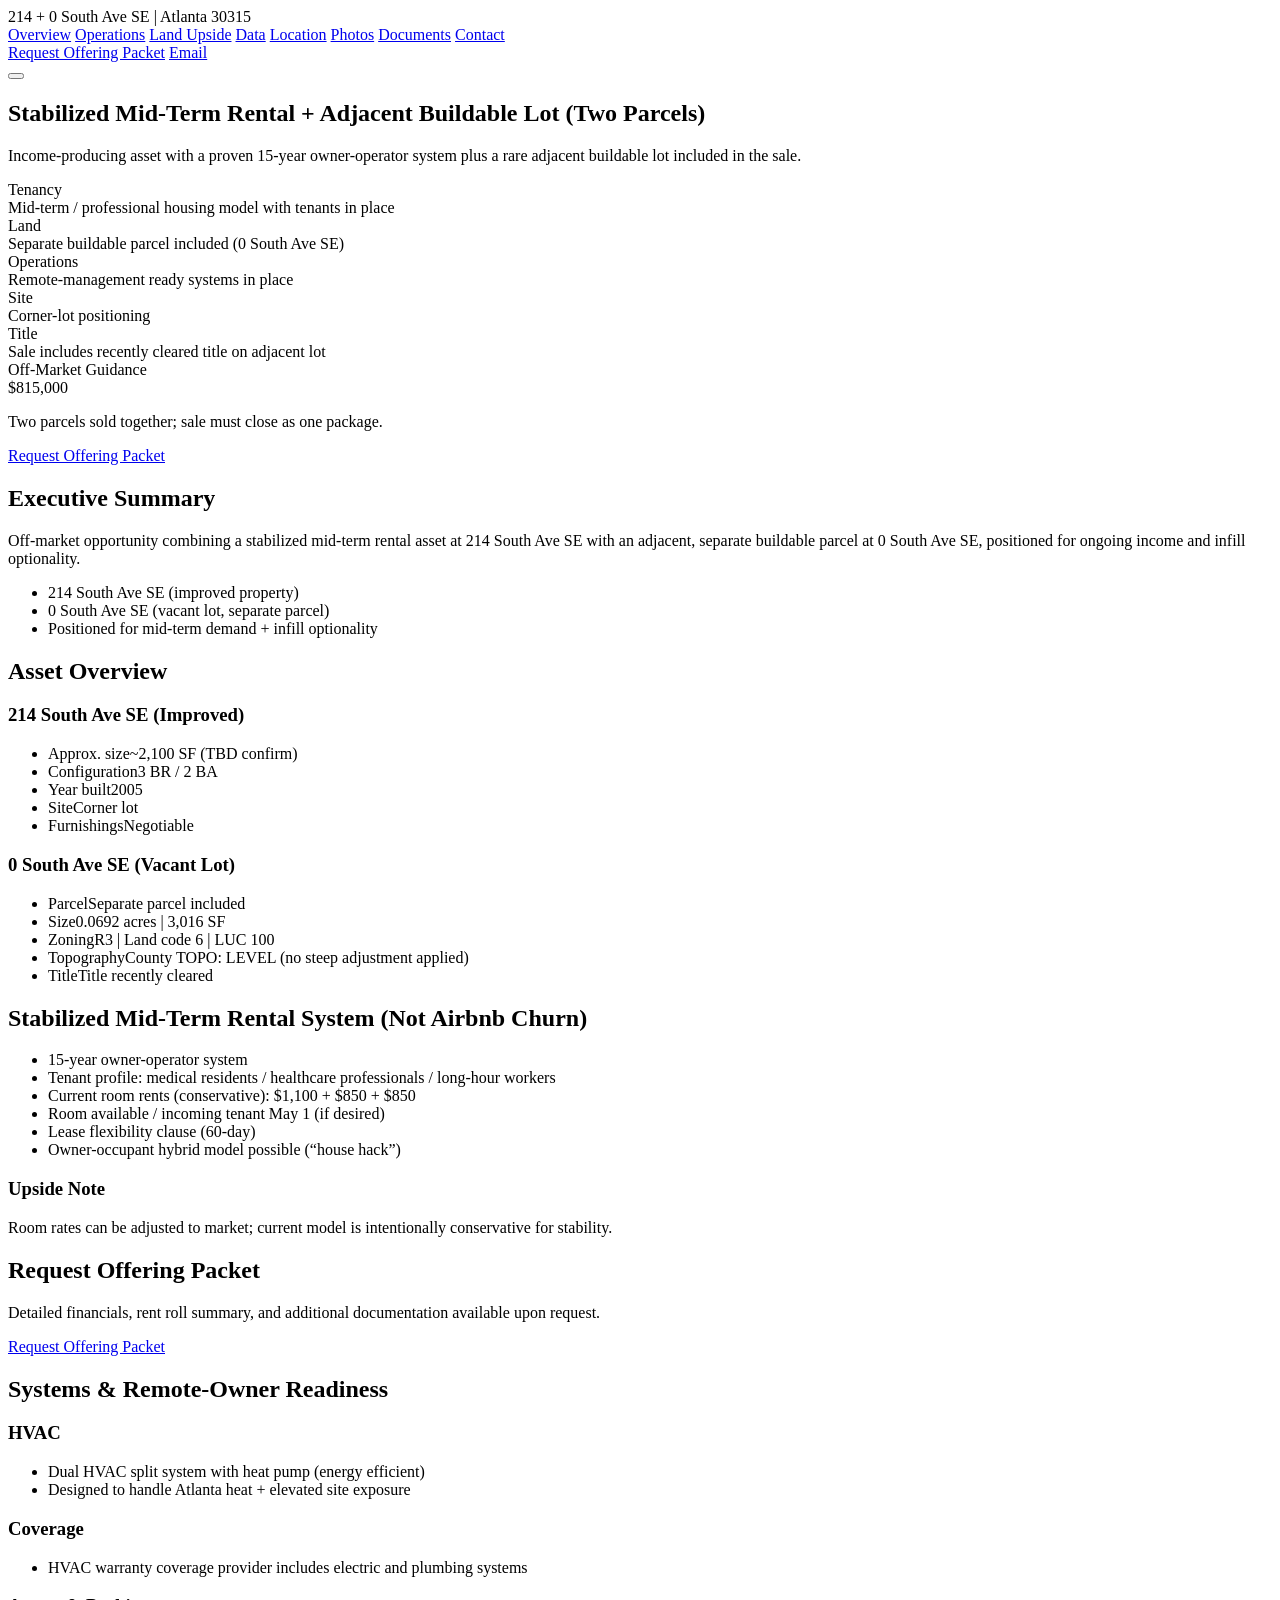
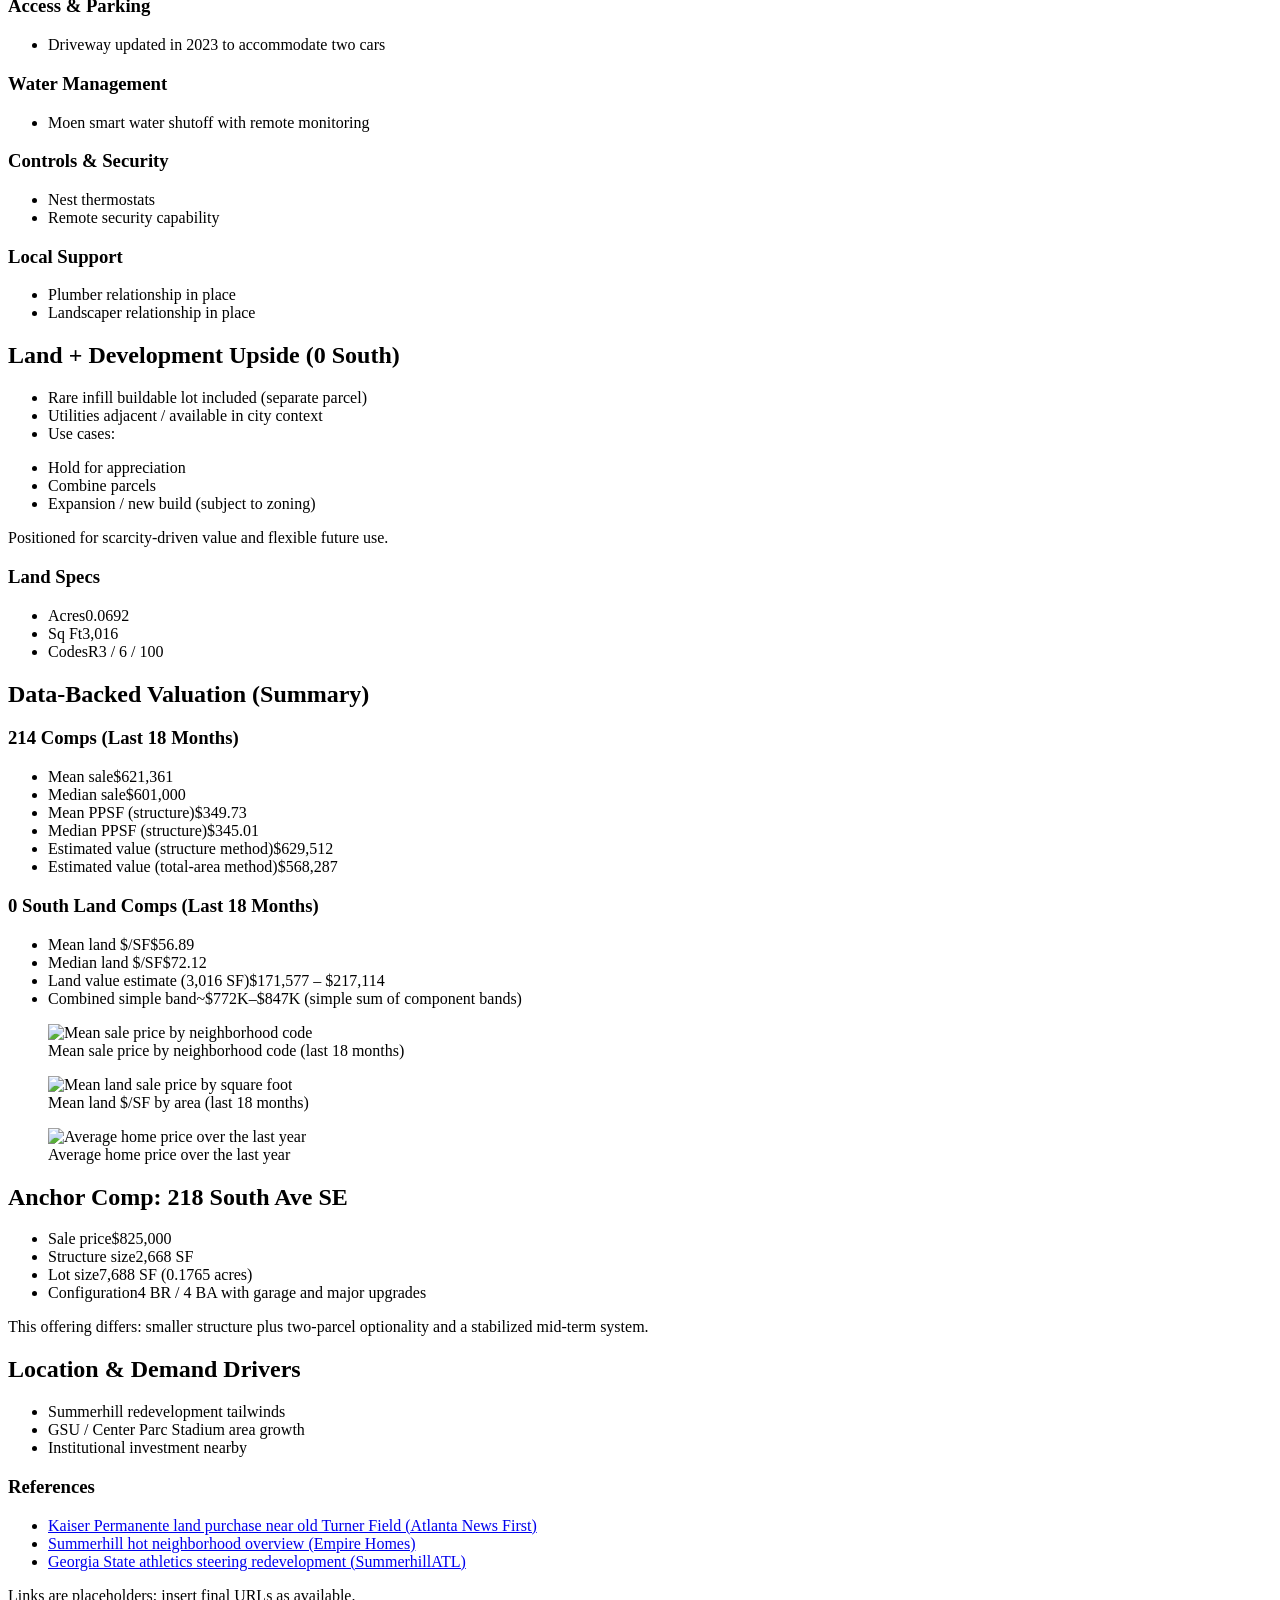
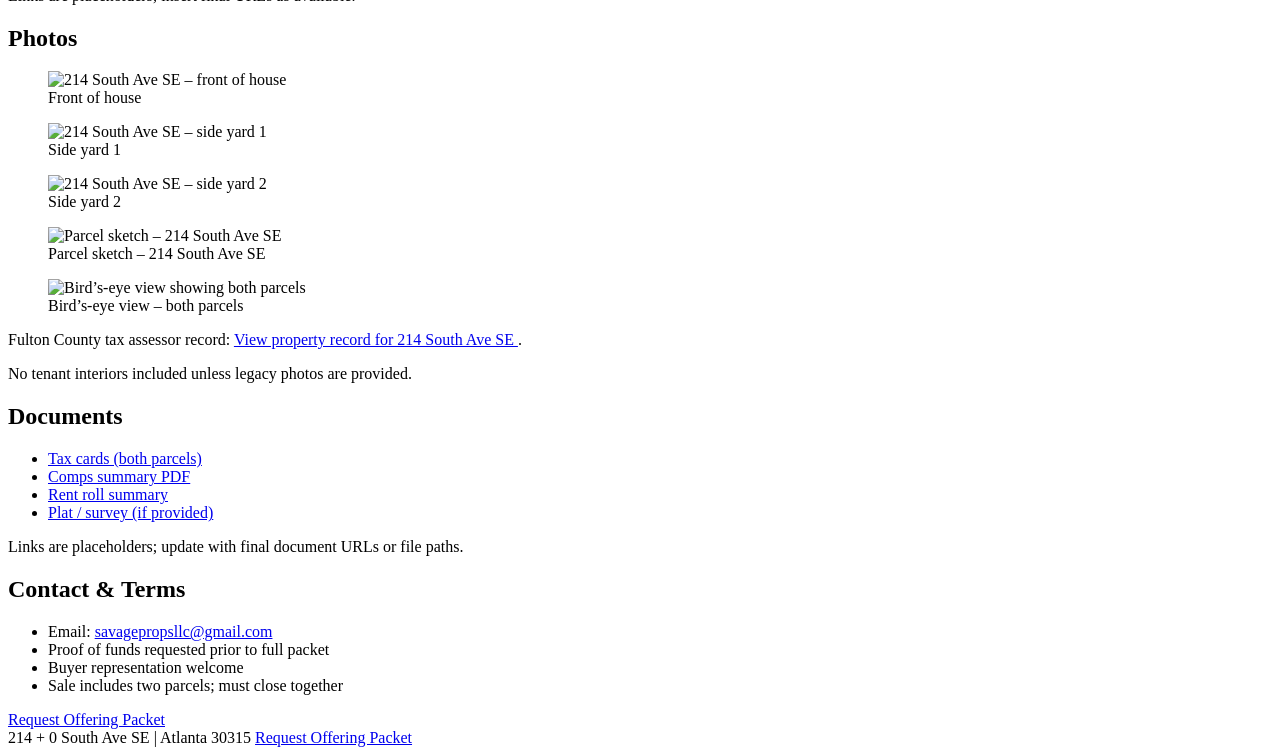
==== photos/index.html @ c709aa5f "add property photos and valuation graphics" ====
<!DOCTYPE html>
<html lang="en">
<head>
  <meta charset="UTF-8" />
  <meta name="viewport" content="width=device-width, initial-scale=1" />
  <title>214 + 0 South Ave SE | Offering Summary</title>
  <link rel="stylesheet" href="styles.css" />
</head>
<body>
  <!-- Sticky Header -->
  <header class="site-header">
    <div class="header-inner">
      <div class="header-left">
        <span class="header-address">214 + 0 South Ave SE | Atlanta 30315</span>
      </div>
      <nav class="header-nav">
        <a href="#overview">Overview</a>
        <a href="#operations">Operations</a>
        <a href="#land-upside">Land Upside</a>
        <a href="#data">Data</a>
        <a href="#location">Location</a>
        <a href="#photos">Photos</a>
        <a href="#documents">Documents</a>
        <a href="#contact">Contact</a>
      </nav>
      <div class="header-ctas">
        <a class="btn btn-primary" href="mailto:savagepropsllc@gmail.com?subject=214%20%2B%200%20South%20Ave%20SE%20Offering%20Packet%20Request">Request Offering Packet</a>
        <a class="btn btn-secondary" href="mailto:savagepropsllc@gmail.com">Email</a>
      </div>
      <button class="nav-toggle" aria-label="Toggle navigation">
        <span></span>
        <span></span>
      </button>
    </div>
  </header>

  <main>
    <!-- Hero / Overview -->
    <section id="overview" class="section hero">
      <div class="section-inner hero-grid">
        <div class="hero-copy">
          <h1>Stabilized Mid-Term Rental + Adjacent Buildable Lot (Two Parcels)</h1>
          <p class="hero-subtitle">
            Income-producing asset with a proven 15-year owner-operator system plus a rare adjacent buildable lot included in the sale.
          </p>

          <div class="hero-highlights">
            <div class="highlight-item">
              <div class="highlight-label">Tenancy</div>
              <div class="highlight-text">Mid-term / professional housing model with tenants in place</div>
            </div>
            <div class="highlight-item">
              <div class="highlight-label">Land</div>
              <div class="highlight-text">Separate buildable parcel included (0 South Ave SE)</div>
            </div>
            <div class="highlight-item">
              <div class="highlight-label">Operations</div>
              <div class="highlight-text">Remote-management ready systems in place</div>
            </div>
            <div class="highlight-item">
              <div class="highlight-label">Site</div>
              <div class="highlight-text">Corner-lot positioning</div>
            </div>
            <div class="highlight-item">
              <div class="highlight-label">Title</div>
              <div class="highlight-text">Sale includes recently cleared title on adjacent lot</div>
            </div>
          </div>
        </div>

        <aside class="hero-price">
          <div class="price-label">Off-Market Guidance</div>
          <div class="price-value">$815,000</div>
          <p class="price-note">Two parcels sold together; sale must close as one package.</p>
          <a class="btn btn-primary btn-block" href="mailto:savagepropsllc@gmail.com?subject=214%20%2B%200%20South%20Ave%20SE%20Offering%20Packet%20Request">
            Request Offering Packet
          </a>
        </aside>
      </div>
    </section>

    <!-- Executive Summary -->
    <section class="section executive-summary">
      <div class="section-inner">
        <h2>Executive Summary</h2>
        <p class="summary-text">
          Off-market opportunity combining a stabilized mid-term rental asset at 214 South Ave SE with an adjacent, separate buildable parcel at 0 South Ave SE, positioned for ongoing income and infill optionality.
        </p>
        <div class="summary-bullets">
          <ul>
            <li>214 South Ave SE (improved property)</li>
            <li>0 South Ave SE (vacant lot, separate parcel)</li>
            <li>Positioned for mid-term demand + infill optionality</li>
          </ul>
        </div>
      </div>
    </section>

    <!-- Asset Overview -->
    <section class="section asset-overview">
      <div class="section-inner">
        <h2>Asset Overview</h2>
        <div class="card-grid two-up">
          <article class="card">
            <h3>214 South Ave SE (Improved)</h3>
            <ul class="data-list">
              <li><span>Approx. size</span><span>~2,100 SF (TBD confirm)</span></li>
              <li><span>Configuration</span><span>3 BR / 2 BA</span></li>
              <li><span>Year built</span><span>2005</span></li>
              <li><span>Site</span><span>Corner lot</span></li>
              <li><span>Furnishings</span><span>Negotiable</span></li>
            </ul>
          </article>
          <article class="card">
            <h3>0 South Ave SE (Vacant Lot)</h3>
            <ul class="data-list">
              <li><span>Parcel</span><span>Separate parcel included</span></li>
              <li><span>Size</span><span>0.0692 acres | 3,016 SF</span></li>
              <li><span>Zoning</span><span>R3 | Land code 6 | LUC 100</span></li>
              <li><span>Topography</span><span>County TOPO: LEVEL (no steep adjustment applied)</span></li>
              <li><span>Title</span><span>Title recently cleared</span></li>
            </ul>
          </article>
        </div>
      </div>
    </section>

    <!-- Current Operations -->
    <section id="operations" class="section operations">
      <div class="section-inner">
        <h2>Stabilized Mid-Term Rental System (Not Airbnb Churn)</h2>
        <div class="content-grid">
          <div>
            <ul class="bullet-list">
              <li>15-year owner-operator system</li>
              <li>Tenant profile: medical residents / healthcare professionals / long-hour workers</li>
              <li>Current room rents (conservative): $1,100 + $850 + $850</li>
              <li>Room available / incoming tenant May 1 (if desired)</li>
              <li>Lease flexibility clause (60-day)</li>
              <li>Owner-occupant hybrid model possible (“house hack”)</li>
            </ul>
          </div>
          <aside class="note-card">
            <h3>Upside Note</h3>
            <p>Room rates can be adjusted to market; current model is intentionally conservative for stability.</p>
          </aside>
        </div>
      </div>
    </section>

    <!-- Mid-page CTA -->
    <section class="section cta-band">
      <div class="section-inner cta-inner">
        <div>
          <h2>Request Offering Packet</h2>
          <p>Detailed financials, rent roll summary, and additional documentation available upon request.</p>
        </div>
        <a class="btn btn-primary" href="mailto:savagepropsllc@gmail.com?subject=214%20%2B%200%20South%20Ave%20SE%20Offering%20Packet%20Request">
          Request Offering Packet
        </a>
      </div>
    </section>

    <!-- Systems & Remote-Owner Readiness -->
    <section class="section systems">
      <div class="section-inner">
        <h2>Systems &amp; Remote-Owner Readiness</h2>
        <div class="feature-grid">
          <div class="feature-tile">
            <h3>HVAC</h3>
            <ul>
              <li>Dual HVAC split system with heat pump (energy efficient)</li>
              <li>Designed to handle Atlanta heat + elevated site exposure</li>
            </ul>
          </div>
          <div class="feature-tile">
            <h3>Coverage</h3>
            <ul>
              <li>HVAC warranty coverage provider includes electric and plumbing systems</li>
            </ul>
          </div>
          <div class="feature-tile">
            <h3>Access &amp; Parking</h3>
            <ul>
              <li>Driveway updated in 2023 to accommodate two cars</li>
            </ul>
          </div>
          <div class="feature-tile">
            <h3>Water Management</h3>
            <ul>
              <li>Moen smart water shutoff with remote monitoring</li>
            </ul>
          </div>
          <div class="feature-tile">
            <h3>Controls &amp; Security</h3>
            <ul>
              <li>Nest thermostats</li>
              <li>Remote security capability</li>
            </ul>
          </div>
          <div class="feature-tile">
            <h3>Local Support</h3>
            <ul>
              <li>Plumber relationship in place</li>
              <li>Landscaper relationship in place</li>
            </ul>
          </div>
        </div>
      </div>
    </section>

    <!-- Land + Development Upside -->
    <section id="land-upside" class="section land-upside">
      <div class="section-inner">
        <h2>Land + Development Upside (0 South)</h2>
        <div class="content-grid">
          <div>
            <ul class="bullet-list">
              <li>Rare infill buildable lot included (separate parcel)</li>
              <li>Utilities adjacent / available in city context</li>
              <li>Use cases:</li>
            </ul>
            <ul class="bullet-list nested">
              <li>Hold for appreciation</li>
              <li>Combine parcels</li>
              <li>Expansion / new build (subject to zoning)</li>
            </ul>
            <p class="emphasis-text">Positioned for scarcity-driven value and flexible future use.</p>
          </div>
          <aside class="mini-table">
            <h3>Land Specs</h3>
            <ul class="data-list">
              <li><span>Acres</span><span>0.0692</span></li>
              <li><span>Sq Ft</span><span>3,016</span></li>
              <li><span>Codes</span><span>R3 / 6 / 100</span></li>
            </ul>
          </aside>
        </div>
      </div>
    </section>

    <!-- Data-Backed Valuation -->
    <section id="data" class="section data-section">
      <div class="section-inner">
        <h2>Data-Backed Valuation (Summary)</h2>
        <div class="data-grid">
          <article class="card">
            <h3>214 Comps (Last 18 Months)</h3>
            <ul class="data-list">
              <li><span>Mean sale</span><span>$621,361</span></li>
              <li><span>Median sale</span><span>$601,000</span></li>
              <li><span>Mean PPSF (structure)</span><span>$349.73</span></li>
              <li><span>Median PPSF (structure)</span><span>$345.01</span></li>
              <li><span>Estimated value (structure method)</span><span>$629,512</span></li>
              <li><span>Estimated value (total-area method)</span><span>$568,287</span></li>
            </ul>
          </article>
          <article class="card">
            <h3>0 South Land Comps (Last 18 Months)</h3>
            <ul class="data-list">
              <li><span>Mean land $/SF</span><span>$56.89</span></li>
              <li><span>Median land $/SF</span><span>$72.12</span></li>
              <li><span>Land value estimate (3,016 SF)</span><span>$171,577 – $217,114</span></li>
              <li><span>Combined simple band</span><span>~$772K–$847K (simple sum of component bands)</span></li>
            </ul>
          </article>
        </div>

        <div class="data-visuals">
          <figure class="data-visual">
            <img src="photos/mean-sale-price-by-neighborhood-code.png"
                 alt="Mean sale price by neighborhood code" />
            <figcaption>Mean sale price by neighborhood code (last 18 months)</figcaption>
          </figure>
          <figure class="data-visual">
            <img src="photos/mean-sale-price-by-land.png"
                 alt="Mean land sale price by square foot" />
            <figcaption>Mean land $/SF by area (last 18 months)</figcaption>
          </figure>
          <figure class="data-visual">
            <img src="photos/average-home-price-last-year.png"
                 alt="Average home price over the last year" />
            <figcaption>Average home price over the last year</figcaption>
          </figure>
        </div>
      </div>
    </section>

    <!-- Anchor Comp -->
    <section class="section anchor-comp">
      <div class="section-inner">
        <h2>Anchor Comp: 218 South Ave SE</h2>
        <div class="card">
          <ul class="data-list">
            <li><span>Sale price</span><span>$825,000</span></li>
            <li><span>Structure size</span><span>2,668 SF</span></li>
            <li><span>Lot size</span><span>7,688 SF (0.1765 acres)</span></li>
            <li><span>Configuration</span><span>4 BR / 4 BA with garage and major upgrades</span></li>
          </ul>
          <p class="positioning-line">
            This offering differs: smaller structure plus two-parcel optionality and a stabilized mid-term system.
          </p>
        </div>
      </div>
    </section>

    <!-- Location & Demand Drivers -->
    <section id="location" class="section location">
      <div class="section-inner">
        <h2>Location &amp; Demand Drivers</h2>
        <div class="content-grid">
          <div>
            <ul class="bullet-list">
              <li>Summerhill redevelopment tailwinds</li>
              <li>GSU / Center Parc Stadium area growth</li>
              <li>Institutional investment nearby</li>
            </ul>
          </div>
          <aside class="references">
            <h3>References</h3>
            <ul>
              <li><a href="#" target="_blank" rel="noopener">Kaiser Permanente land purchase near old Turner Field (Atlanta News First)</a></li>
              <li><a href="#" target="_blank" rel="noopener">Summerhill hot neighborhood overview (Empire Homes)</a></li>
              <li><a href="#" target="_blank" rel="noopener">Georgia State athletics steering redevelopment (SummerhillATL)</a></li>
            </ul>
            <p class="small-note">Links are placeholders; insert final URLs as available.</p>
          </aside>
        </div>
      </div>
    </section>

    <!-- Photos -->
    <section id="photos" class="section photos">
      <div class="section-inner">
        <h2>Photos</h2>

        <div class="photo-grid">
          <figure class="photo-placeholder">
            <img src="photos/front-of-house1.jpg" alt="214 South Ave SE – front of house" />
            <figcaption>Front of house</figcaption>
          </figure>
          <figure class="photo-placeholder">
            <img src="photos/side-yard-1.jpg" alt="214 South Ave SE – side yard 1" />
            <figcaption>Side yard 1</figcaption>
          </figure>
          <figure class="photo-placeholder">
            <img src="photos/side-yard-2.jpg" alt="214 South Ave SE – side yard 2" />
            <figcaption>Side yard 2</figcaption>
          </figure>
        </div>

        <div class="photo-grid">
          <figure class="photo-placeholder">
            <img src="photos/sketch214.png" alt="Parcel sketch – 214 South Ave SE" />
            <figcaption>Parcel sketch – 214 South Ave SE</figcaption>
          </figure>
          <figure class="photo-placeholder">
            <img src="photos/birdseye.png" alt="Bird’s-eye view showing both parcels" />
            <figcaption>Bird’s-eye view – both parcels</figcaption>
          </figure>
        </div>

        <p class="small-note">
          Fulton County tax assessor record:
          <a href="https://qpublic.schneidercorp.com/Application.aspx?AppID=936&LayerID=18251&PageTypeID=3&PageID=8155&Q=2063835687"
             target="_blank" rel="noopener">
            View property record for 214 South Ave SE
          </a>.
        </p>
        <p class="small-note">
          No tenant interiors included unless legacy photos are provided.
        </p>
      </div>
    </section>

    <!-- Documents -->
    <section id="documents" class="section documents">
      <div class="section-inner">
        <h2>Documents</h2>
        <ul class="document-list">
          <li><a href="#" target="_blank" rel="noopener">Tax cards (both parcels)</a></li>
          <li><a href="#" target="_blank" rel="noopener">Comps summary PDF</a></li>
          <li><a href="#" target="_blank" rel="noopener">Rent roll summary</a></li>
          <li><a href="#" target="_blank" rel="noopener">Plat / survey (if provided)</a></li>
        </ul>
        <p class="small-note">Links are placeholders; update with final document URLs or file paths.</p>
      </div>
    </section>

    <!-- Contact / Terms -->
    <section id="contact" class="section contact">
      <div class="section-inner">
        <h2>Contact &amp; Terms</h2>
        <div class="content-grid">
          <div>
            <ul class="bullet-list">
              <li>Email: <a href="mailto:savagepropsllc@gmail.com">savagepropsllc@gmail.com</a></li>
              <li>Proof of funds requested prior to full packet</li>
              <li>Buyer representation welcome</li>
              <li>Sale includes two parcels; must close together</li>
            </ul>
          </div>
          <aside class="contact-cta">
            <a class="btn btn-primary btn-block" href="mailto:savagepropsllc@gmail.com?subject=214%20%2B%200%20South%20Ave%20SE%20Offering%20Packet%20Request">
              Request Offering Packet
            </a>
          </aside>
        </div>
      </div>
    </section>
  </main>

  <footer class="site-footer">
    <div class="footer-inner">
      <span class="footer-text">214 + 0 South Ave SE | Atlanta 30315</span>
      <a class="btn btn-primary btn-sm" href="mailto:savagepropsllc@gmail.com?subject=214%20%2B%200%20South%20Ave%20SE%20Offering%20Packet%20Request">
        Request Offering Packet
      </a>
    </div>
  </footer>

  <script src="script.js"></script>
</body>
</html>
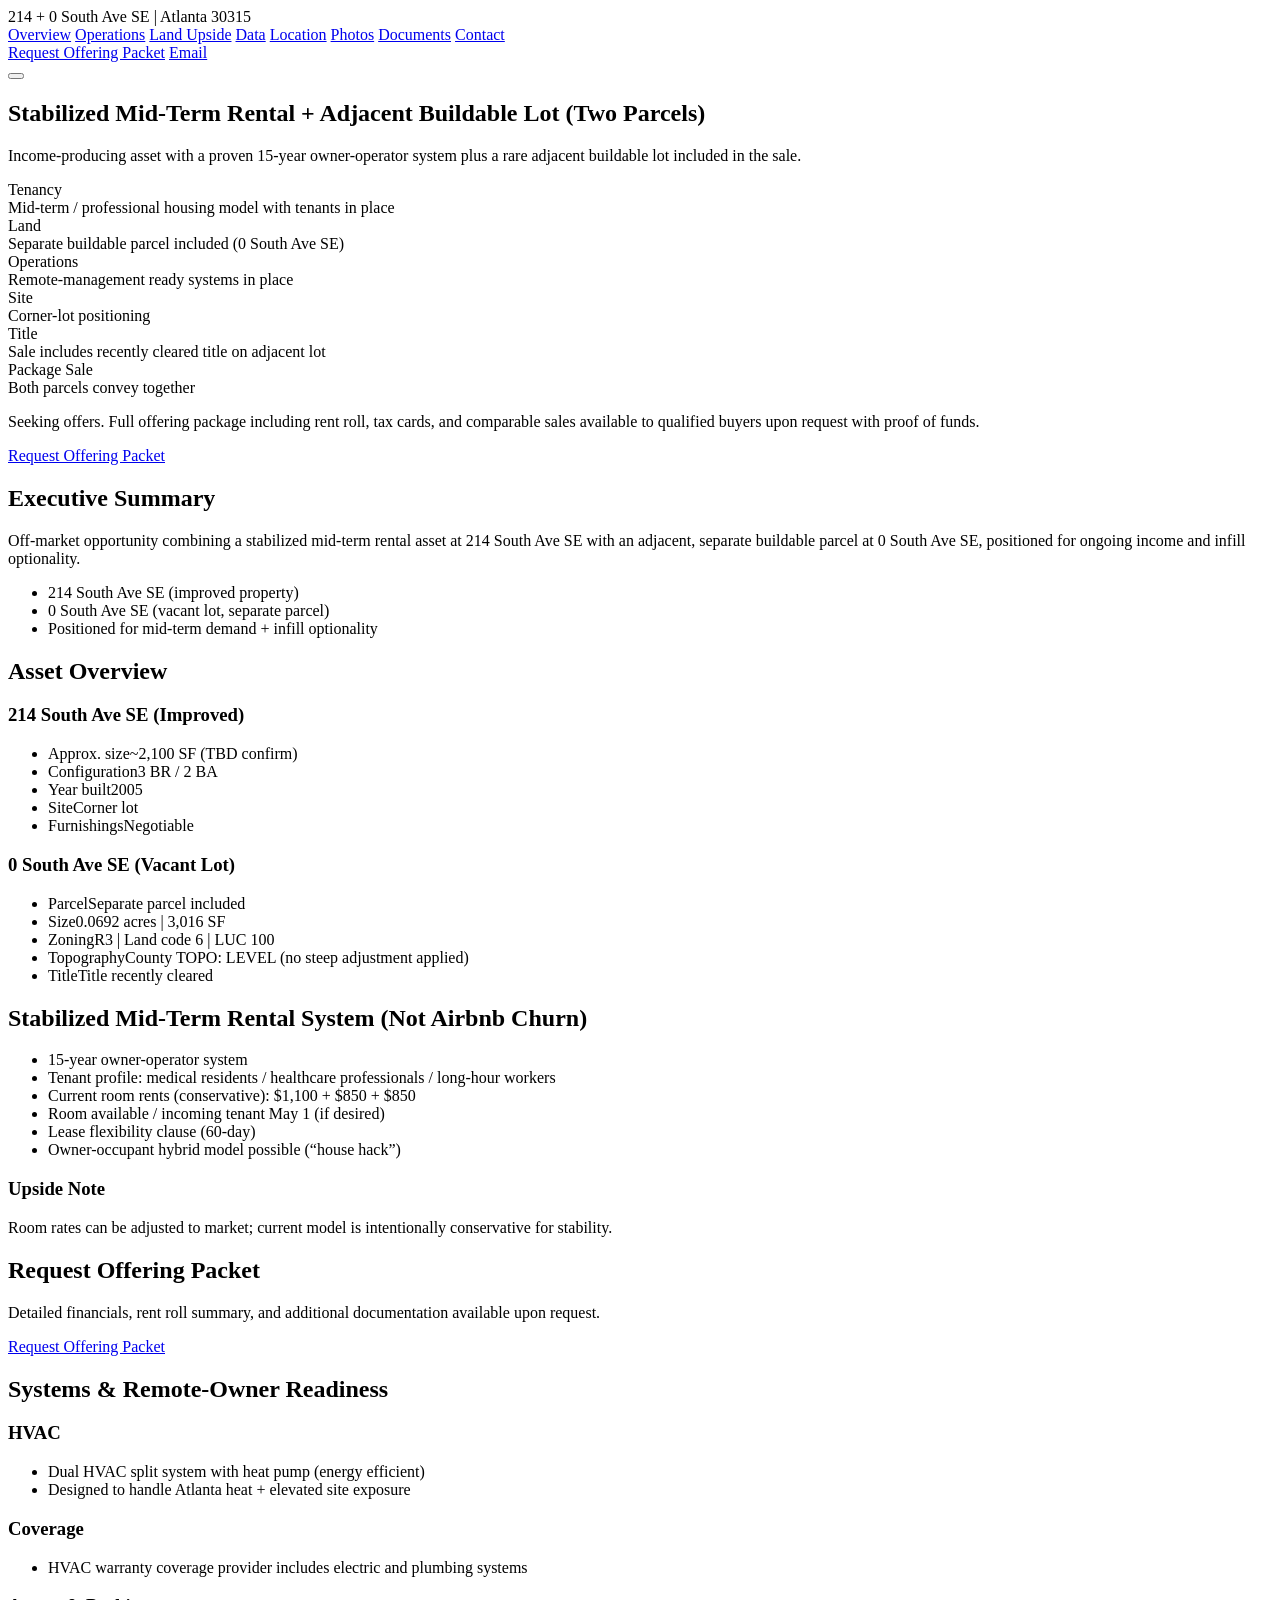
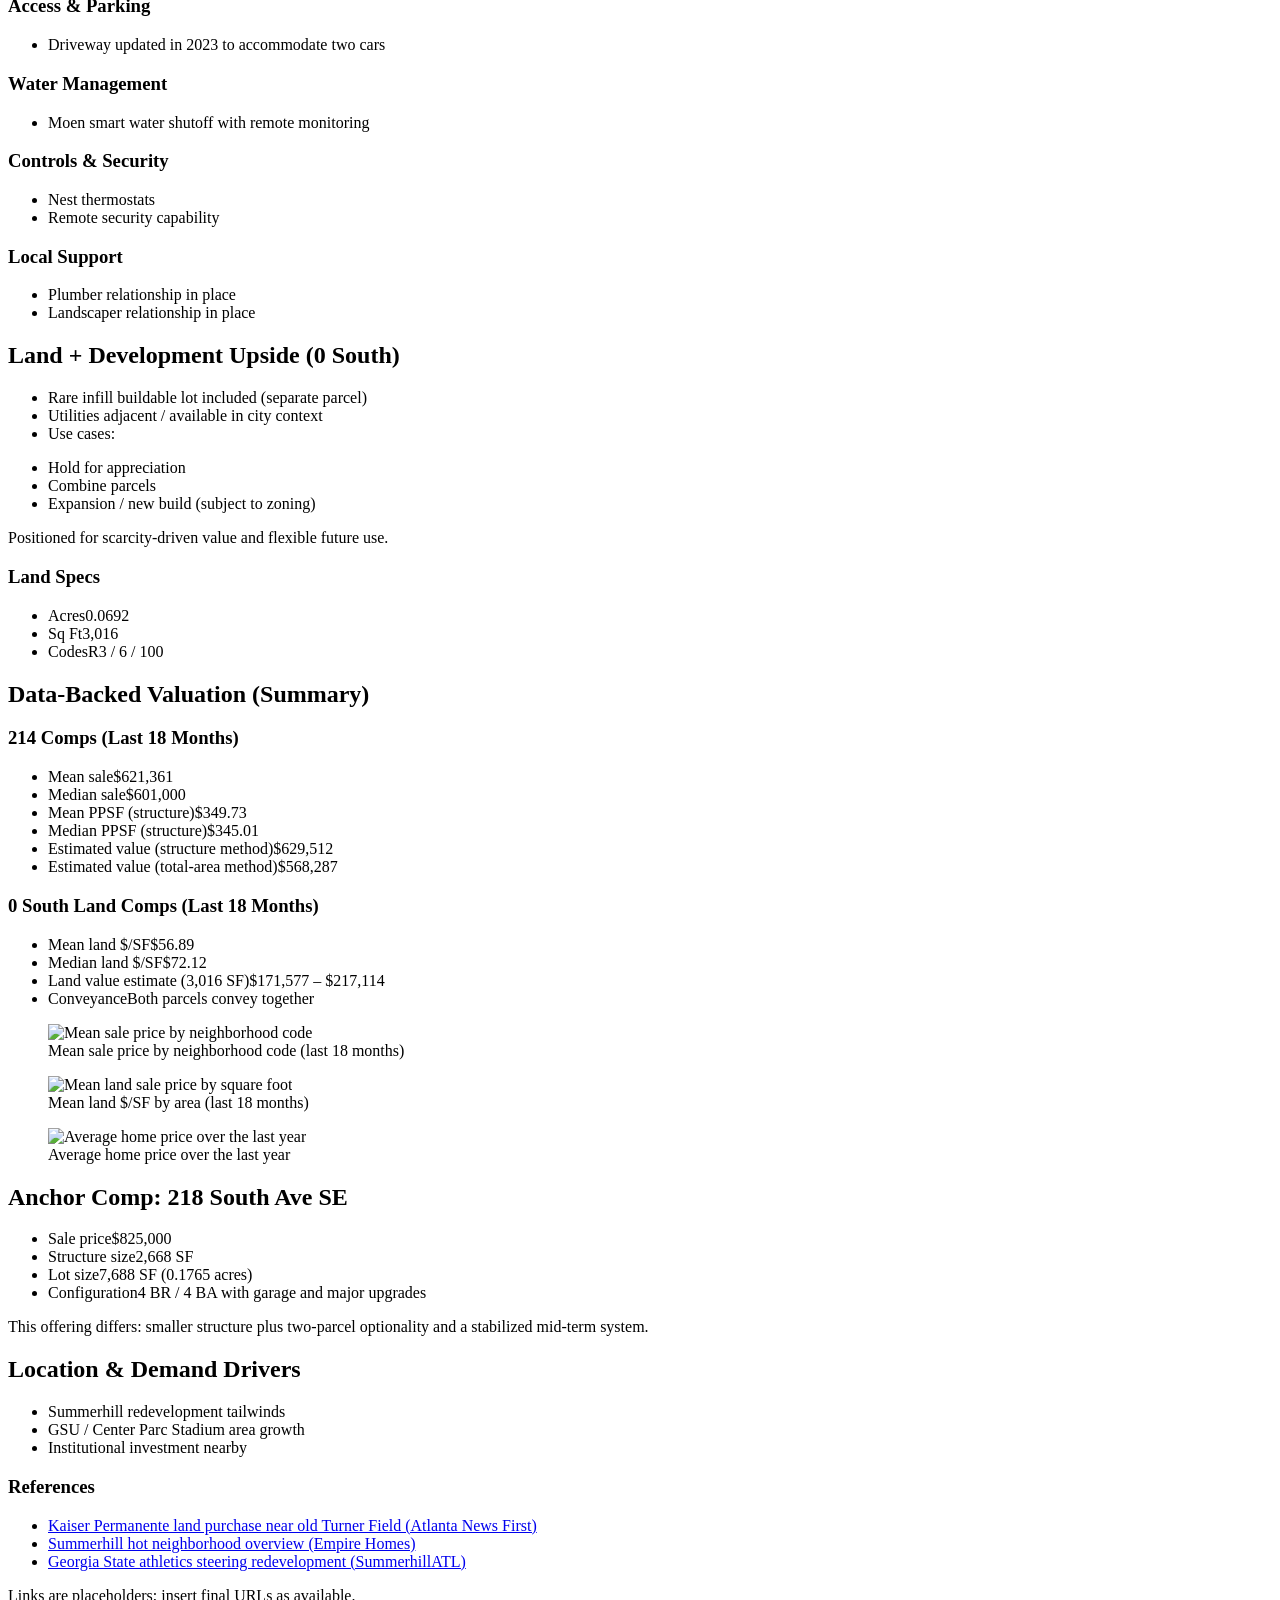
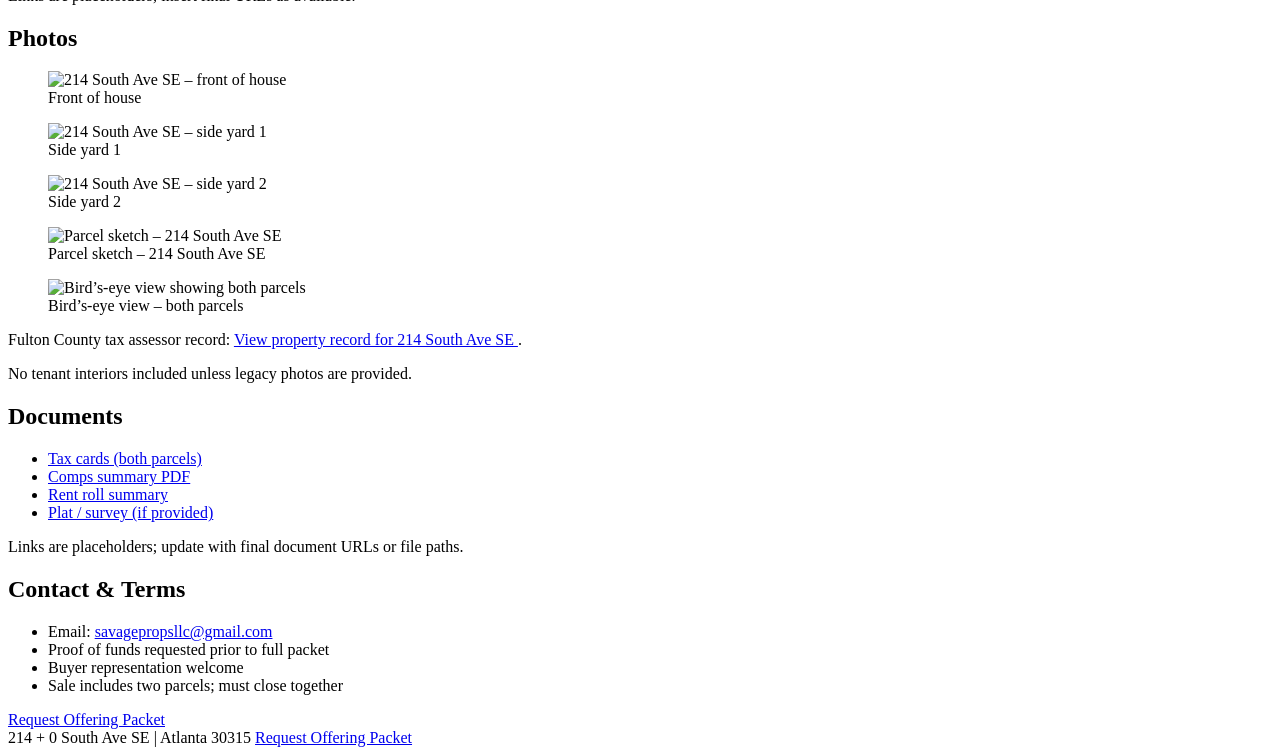
==== commit 7d440f7e: "Update offering copy with seeking offers, tax profile, and tenancy dates. Remove asking price and va" ====
--- a/photos/index.html
+++ b/photos/index.html
@@ -69,9 +69,9 @@
         </div>
 
         <aside class="hero-price">
-          <div class="price-label">Off-Market Guidance</div>
-          <div class="price-value">$815,000</div>
-          <p class="price-note">Two parcels sold together; sale must close as one package.</p>
+          <div class="price-label">Package Sale</div>
+          <div class="price-value">Both parcels convey together</div>
+          <p class="price-note">Seeking offers. Full offering package including rent roll, tax cards, and comparable sales available to qualified buyers upon request with proof of funds.</p>
           <a class="btn btn-primary btn-block" href="mailto:savagepropsllc@gmail.com?subject=214%20%2B%200%20South%20Ave%20SE%20Offering%20Packet%20Request">
             Request Offering Packet
           </a>
@@ -261,7 +261,7 @@
               <li><span>Mean land $/SF</span><span>$56.89</span></li>
               <li><span>Median land $/SF</span><span>$72.12</span></li>
               <li><span>Land value estimate (3,016 SF)</span><span>$171,577 – $217,114</span></li>
-              <li><span>Combined simple band</span><span>~$772K–$847K (simple sum of component bands)</span></li>
+              <li><span>Conveyance</span><span>Both parcels convey together</span></li>
             </ul>
           </article>
         </div>
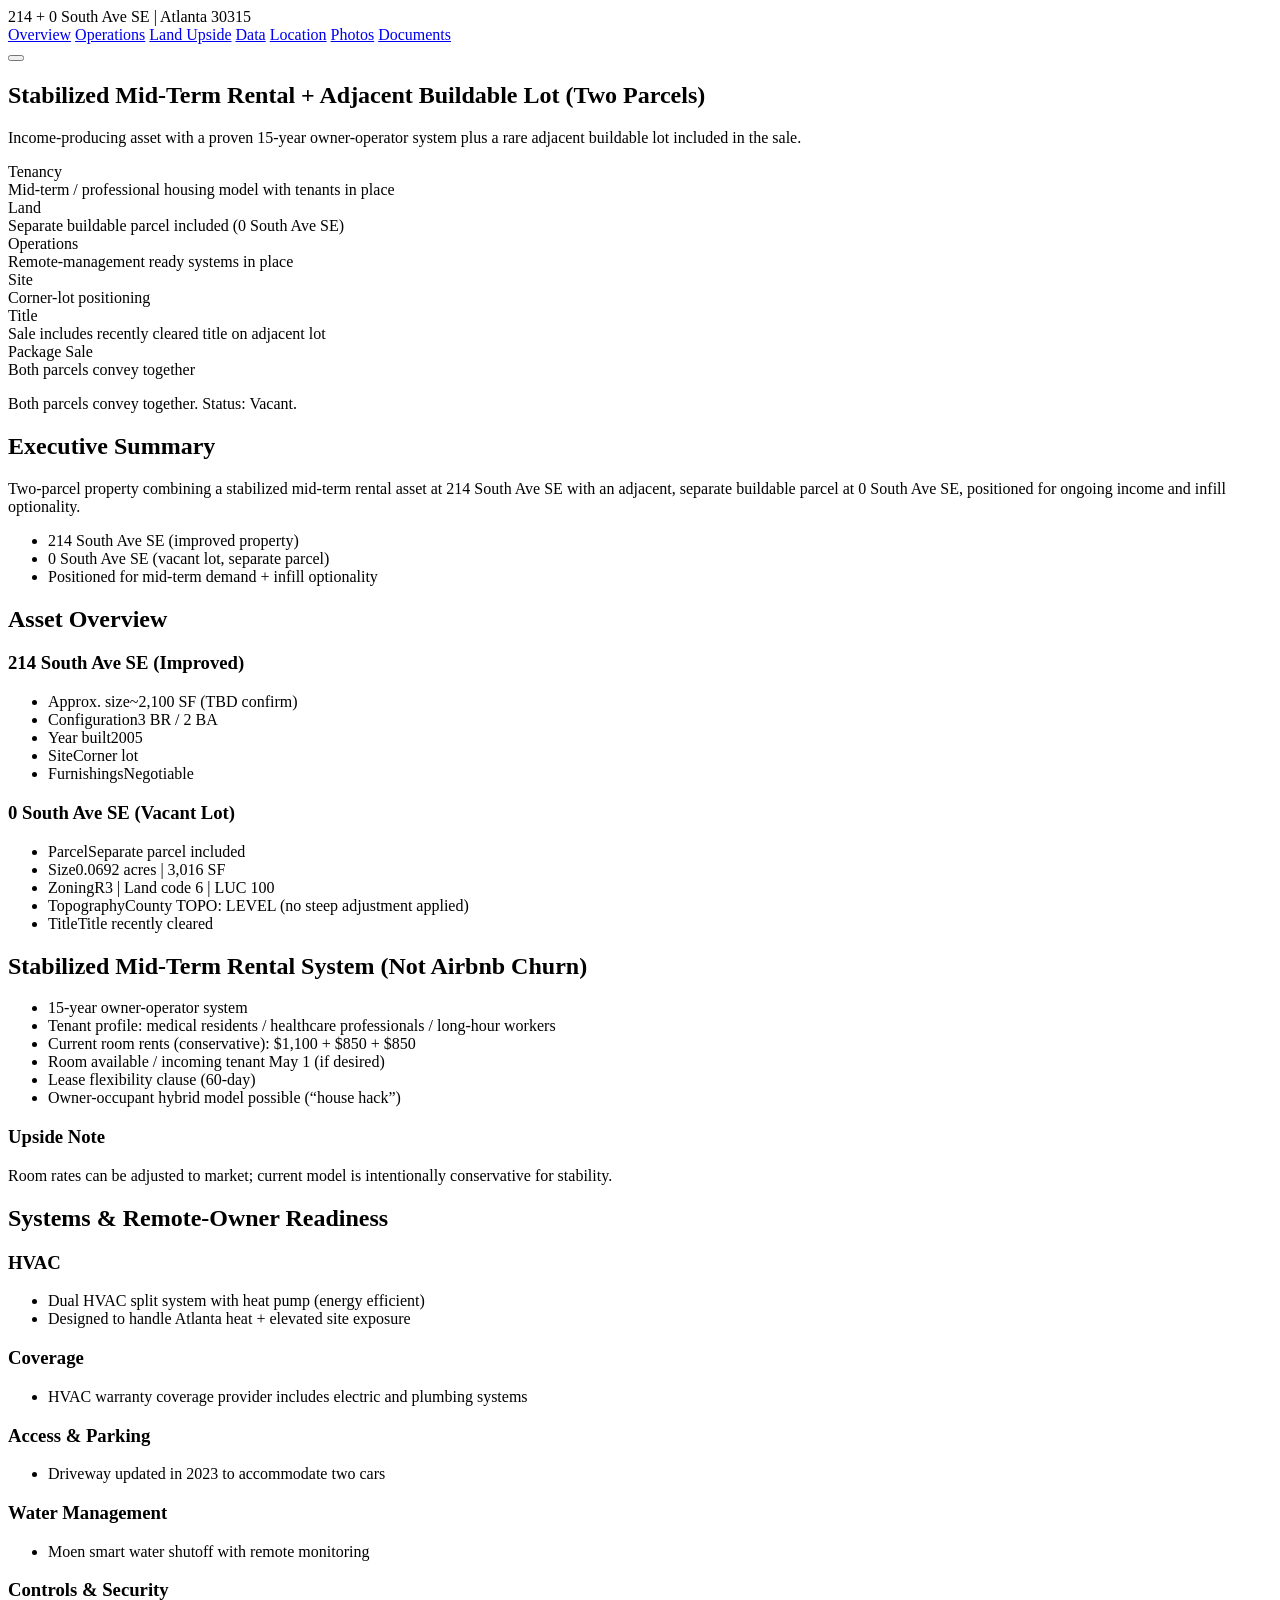
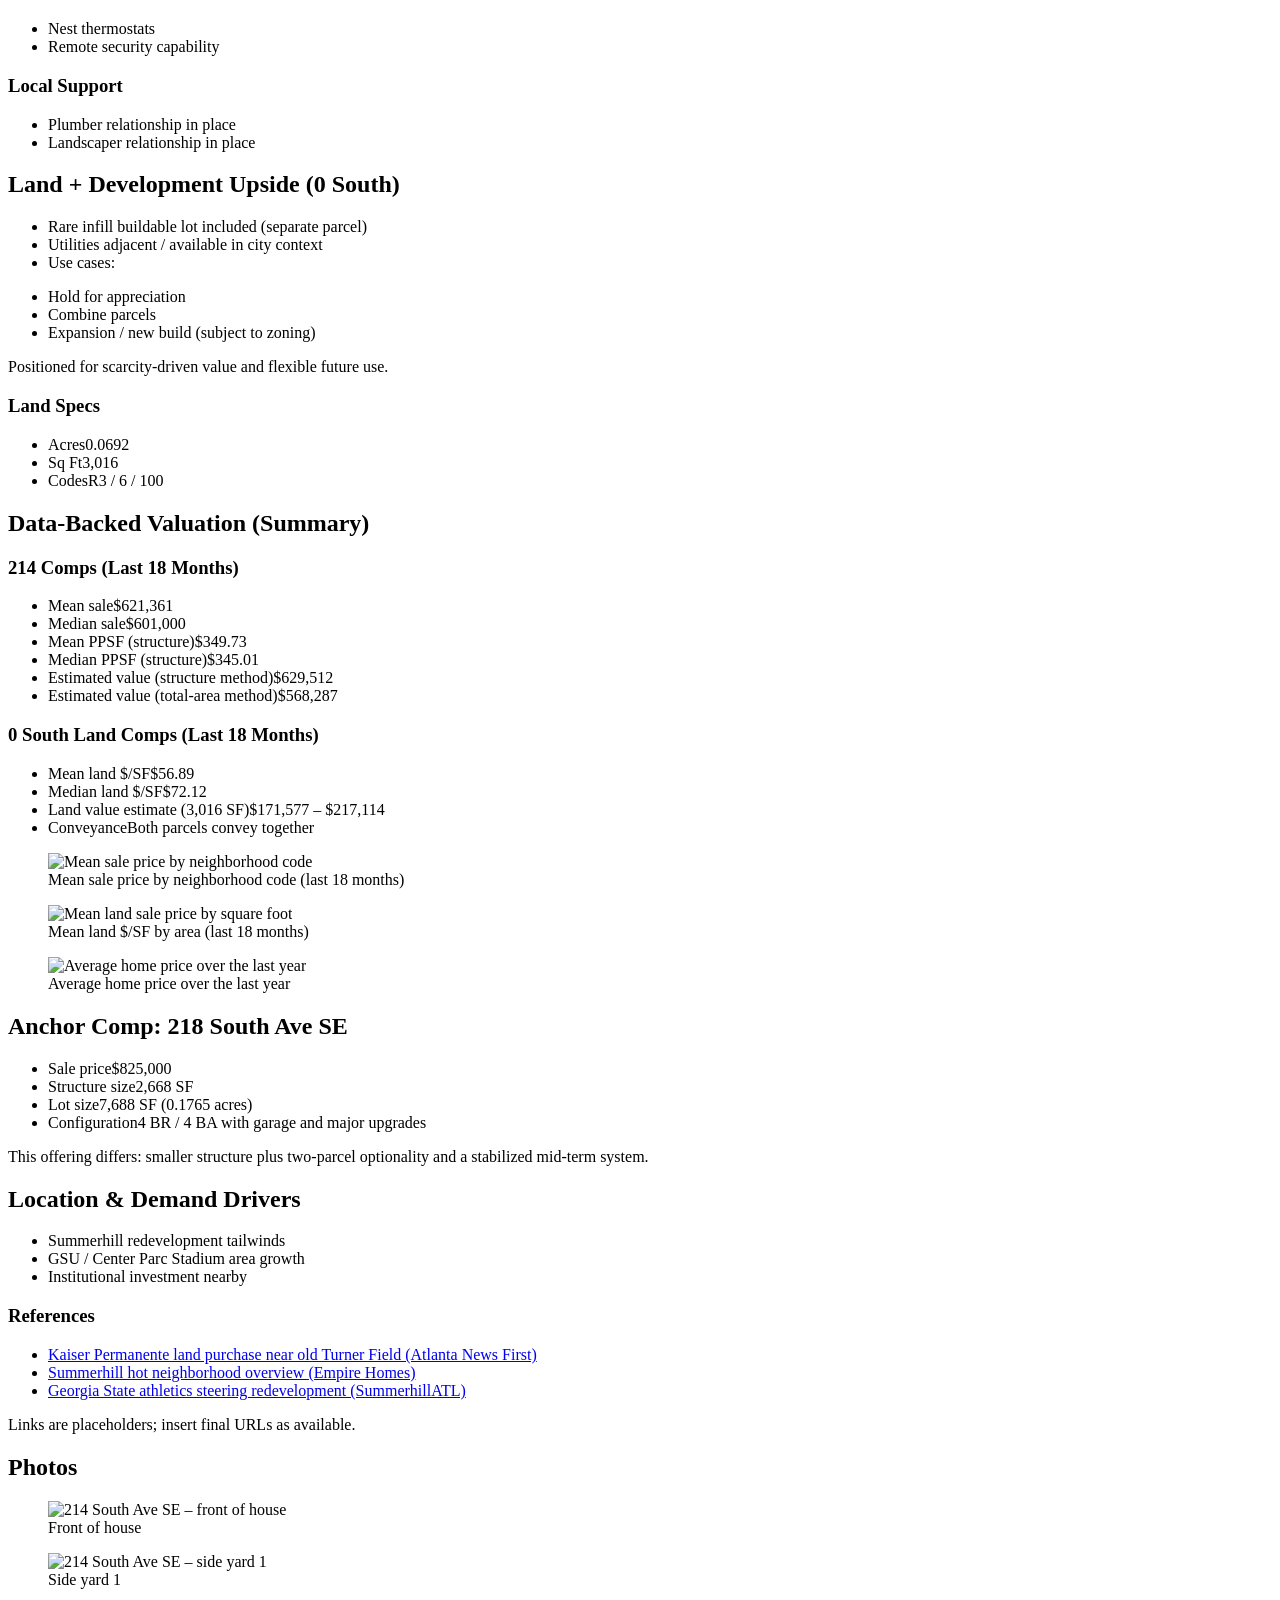
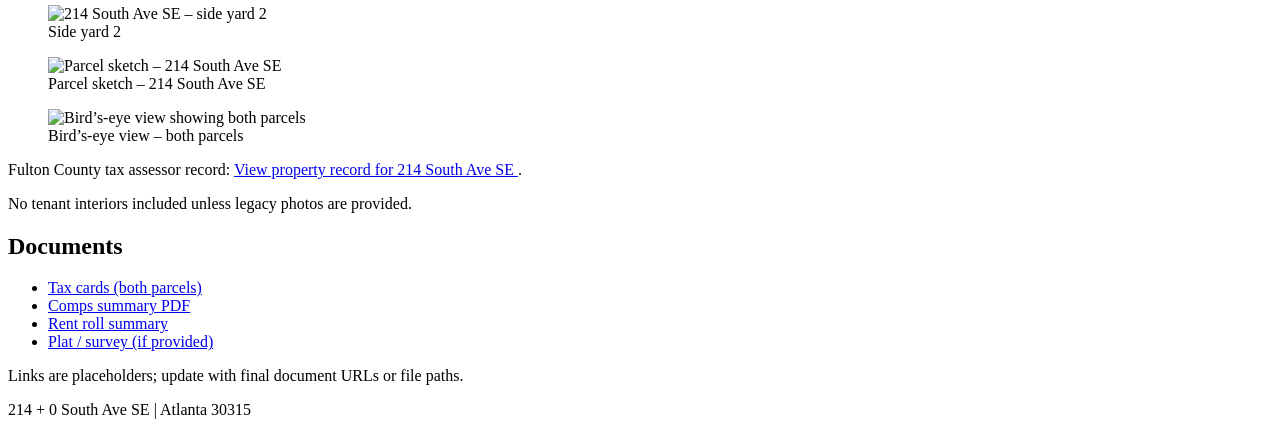
==== commit a09cdaff: "Make site MLS-compliant unbranded informational listing Remove seller contact, showing requests, off" ====
--- a/photos/index.html
+++ b/photos/index.html
@@ -21,12 +21,7 @@
         <a href="#location">Location</a>
         <a href="#photos">Photos</a>
         <a href="#documents">Documents</a>
-        <a href="#contact">Contact</a>
-      </nav>
-      <div class="header-ctas">
-        <a class="btn btn-primary" href="mailto:savagepropsllc@gmail.com?subject=214%20%2B%200%20South%20Ave%20SE%20Offering%20Packet%20Request">Request Offering Packet</a>
-        <a class="btn btn-secondary" href="mailto:savagepropsllc@gmail.com">Email</a>
-      </div>
+              </nav>
       <button class="nav-toggle" aria-label="Toggle navigation">
         <span></span>
         <span></span>
@@ -71,10 +66,8 @@
         <aside class="hero-price">
           <div class="price-label">Package Sale</div>
           <div class="price-value">Both parcels convey together</div>
-          <p class="price-note">Seeking offers. Full offering package including rent roll, tax cards, and comparable sales available to qualified buyers upon request with proof of funds.</p>
-          <a class="btn btn-primary btn-block" href="mailto:savagepropsllc@gmail.com?subject=214%20%2B%200%20South%20Ave%20SE%20Offering%20Packet%20Request">
-            Request Offering Packet
-          </a>
+          <p class="price-note">Both parcels convey together. Status: Vacant.</p>
+          <!-- MLS: packet request CTA removed -->
         </aside>
       </div>
     </section>
@@ -84,7 +77,7 @@
       <div class="section-inner">
         <h2>Executive Summary</h2>
         <p class="summary-text">
-          Off-market opportunity combining a stabilized mid-term rental asset at 214 South Ave SE with an adjacent, separate buildable parcel at 0 South Ave SE, positioned for ongoing income and infill optionality.
+          Two-parcel property combining a stabilized mid-term rental asset at 214 South Ave SE with an adjacent, separate buildable parcel at 0 South Ave SE, positioned for ongoing income and infill optionality.
         </p>
         <div class="summary-bullets">
           <ul>
@@ -148,18 +141,7 @@
       </div>
     </section>
 
-    <!-- Mid-page CTA -->
-    <section class="section cta-band">
-      <div class="section-inner cta-inner">
-        <div>
-          <h2>Request Offering Packet</h2>
-          <p>Detailed financials, rent roll summary, and additional documentation available upon request.</p>
-        </div>
-        <a class="btn btn-primary" href="mailto:savagepropsllc@gmail.com?subject=214%20%2B%200%20South%20Ave%20SE%20Offering%20Packet%20Request">
-          Request Offering Packet
-        </a>
-      </div>
-    </section>
+    <!-- MLS: mid-page packet request CTA removed -->
 
     <!-- Systems & Remote-Owner Readiness -->
     <section class="section systems">
@@ -387,35 +369,12 @@
       </div>
     </section>
 
-    <!-- Contact / Terms -->
-    <section id="contact" class="section contact">
-      <div class="section-inner">
-        <h2>Contact &amp; Terms</h2>
-        <div class="content-grid">
-          <div>
-            <ul class="bullet-list">
-              <li>Email: <a href="mailto:savagepropsllc@gmail.com">savagepropsllc@gmail.com</a></li>
-              <li>Proof of funds requested prior to full packet</li>
-              <li>Buyer representation welcome</li>
-              <li>Sale includes two parcels; must close together</li>
-            </ul>
-          </div>
-          <aside class="contact-cta">
-            <a class="btn btn-primary btn-block" href="mailto:savagepropsllc@gmail.com?subject=214%20%2B%200%20South%20Ave%20SE%20Offering%20Packet%20Request">
-              Request Offering Packet
-            </a>
-          </aside>
-        </div>
-      </div>
-    </section>
+    <!-- MLS: seller outreach section removed -->
   </main>
 
   <footer class="site-footer">
     <div class="footer-inner">
       <span class="footer-text">214 + 0 South Ave SE | Atlanta 30315</span>
-      <a class="btn btn-primary btn-sm" href="mailto:savagepropsllc@gmail.com?subject=214%20%2B%200%20South%20Ave%20SE%20Offering%20Packet%20Request">
-        Request Offering Packet
-      </a>
     </div>
   </footer>
 
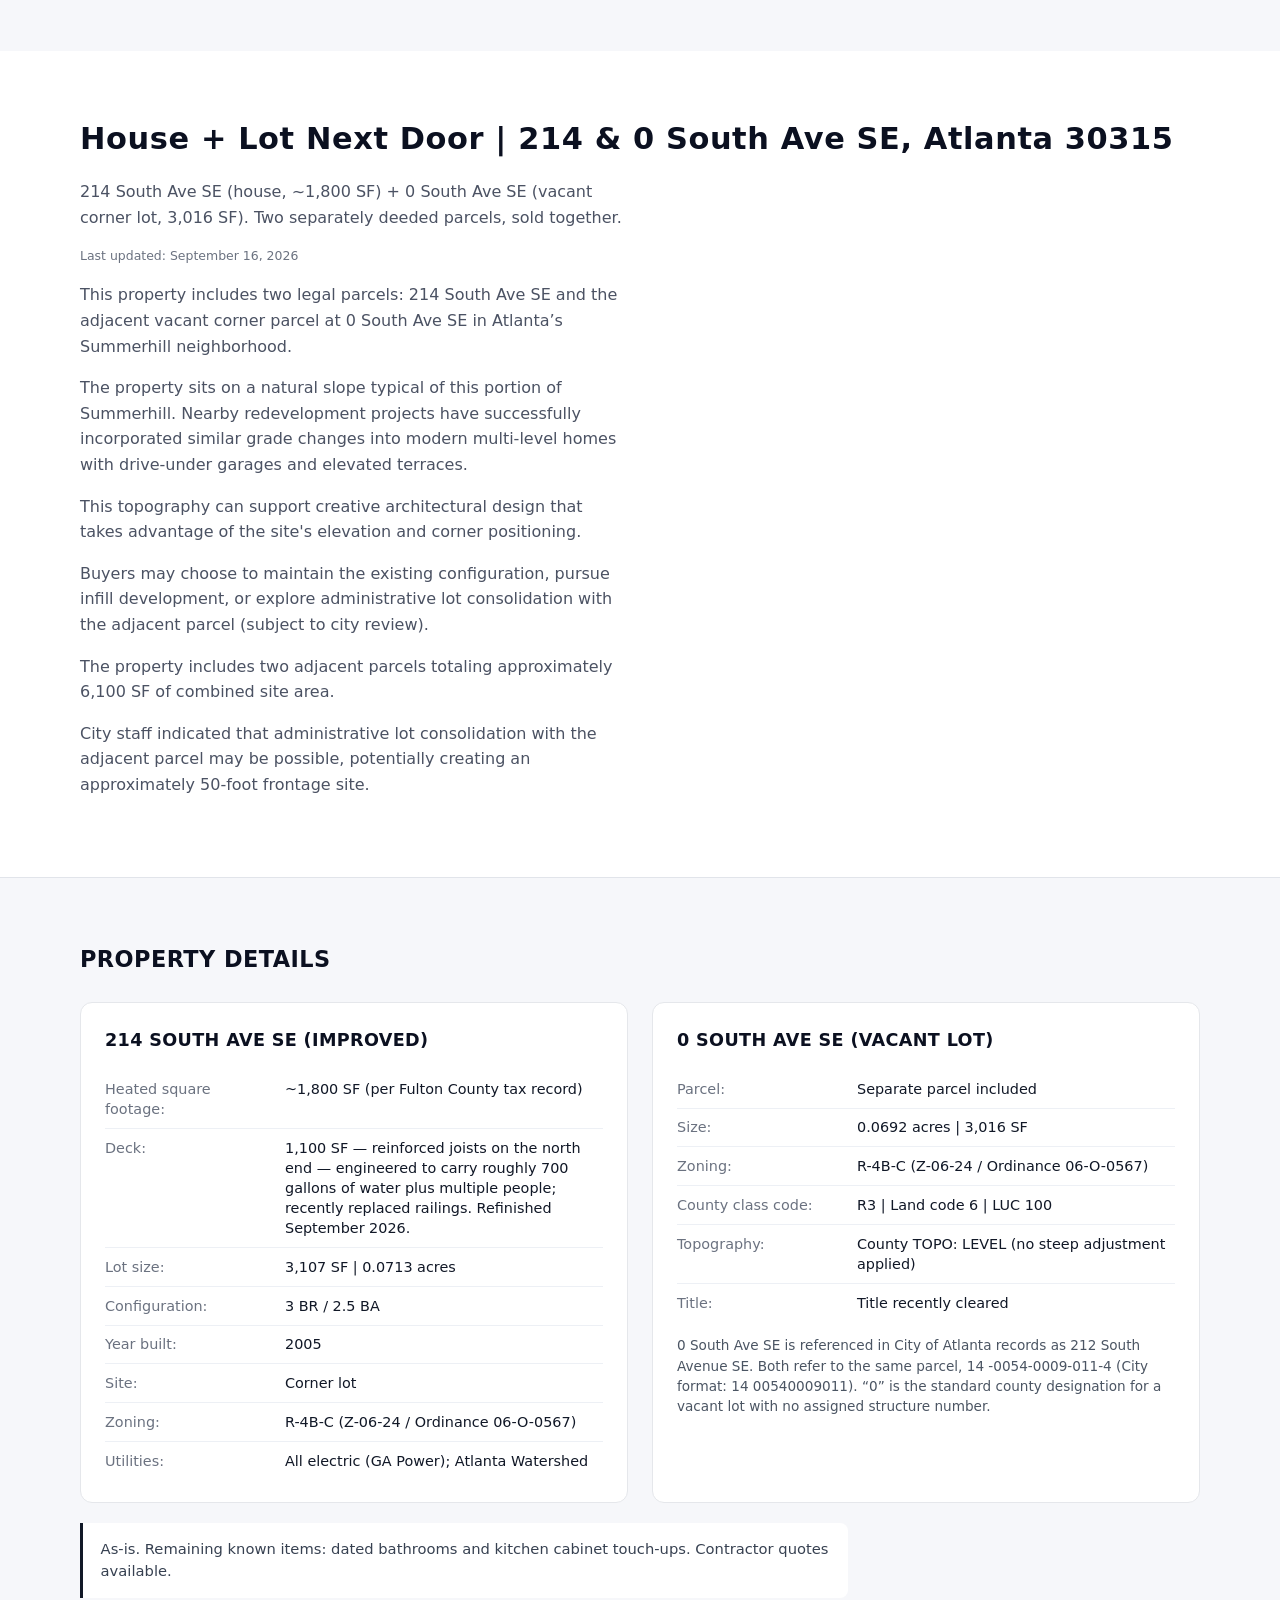
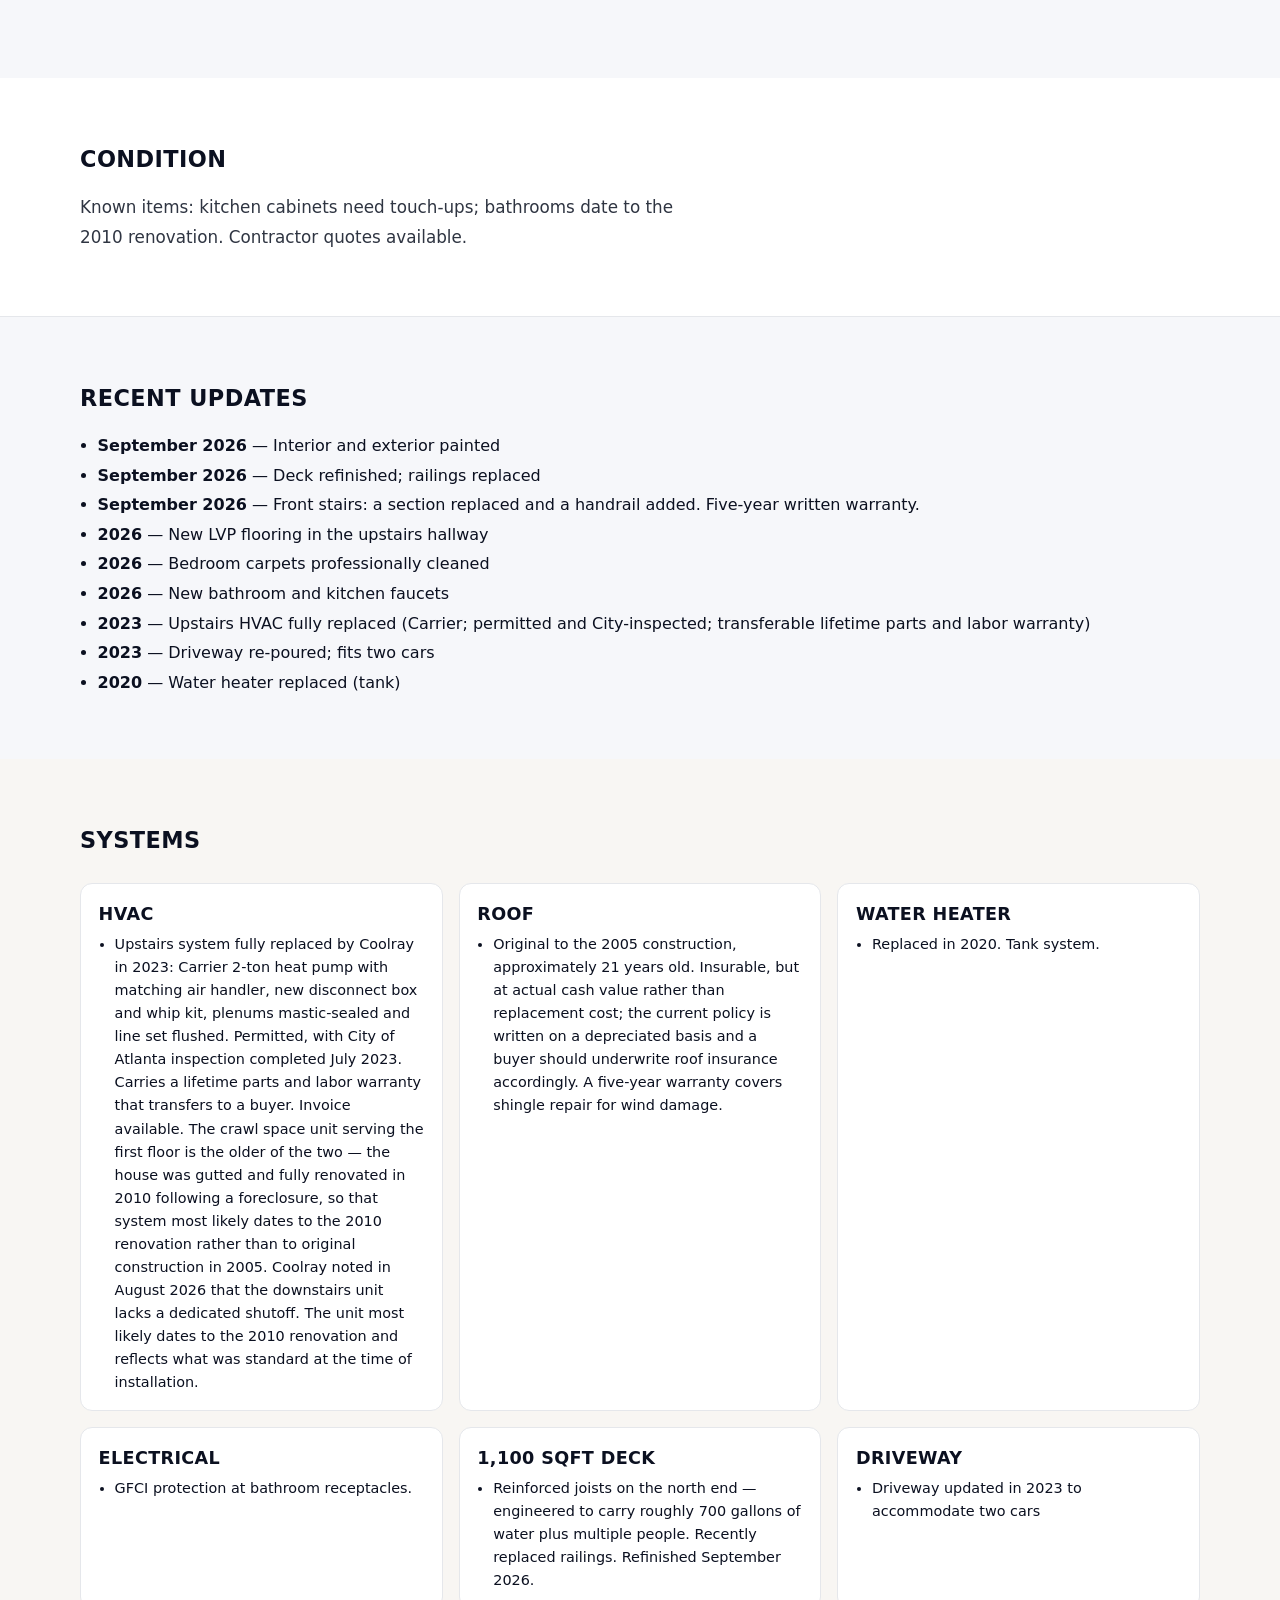
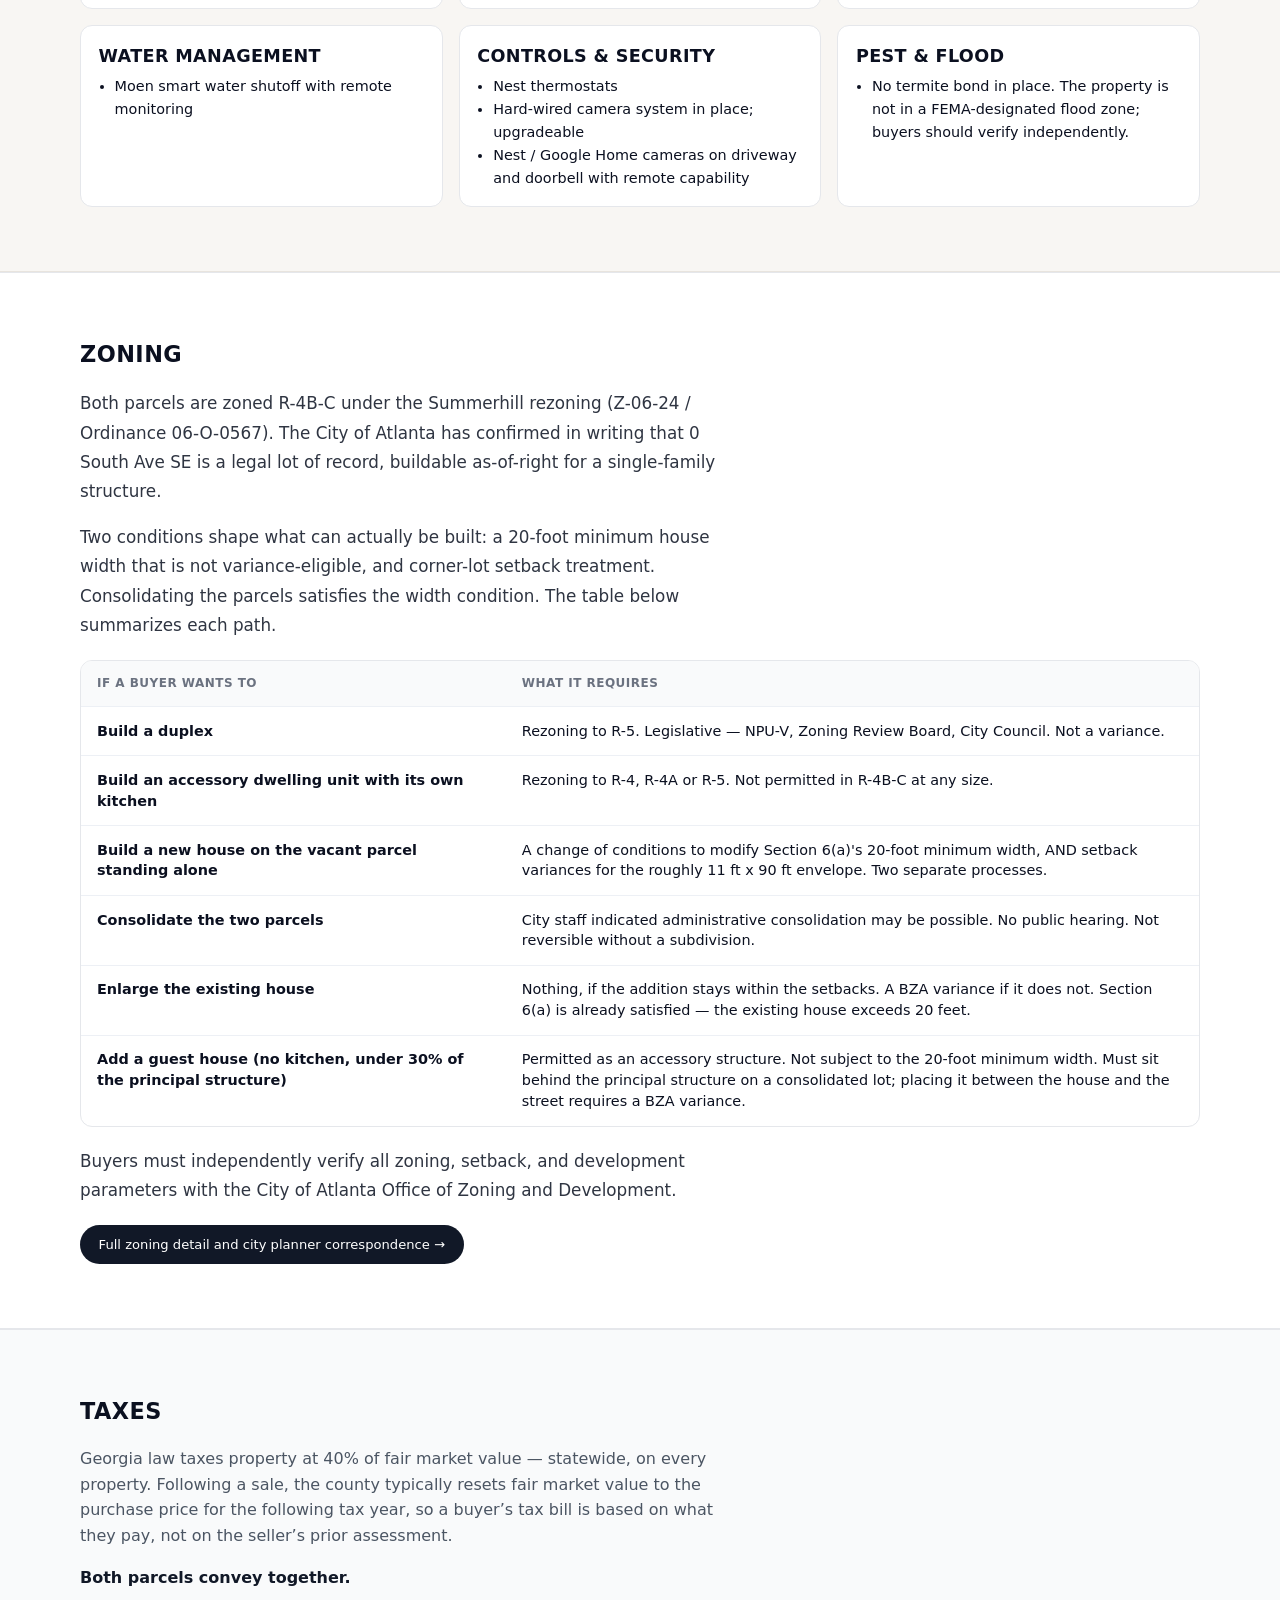
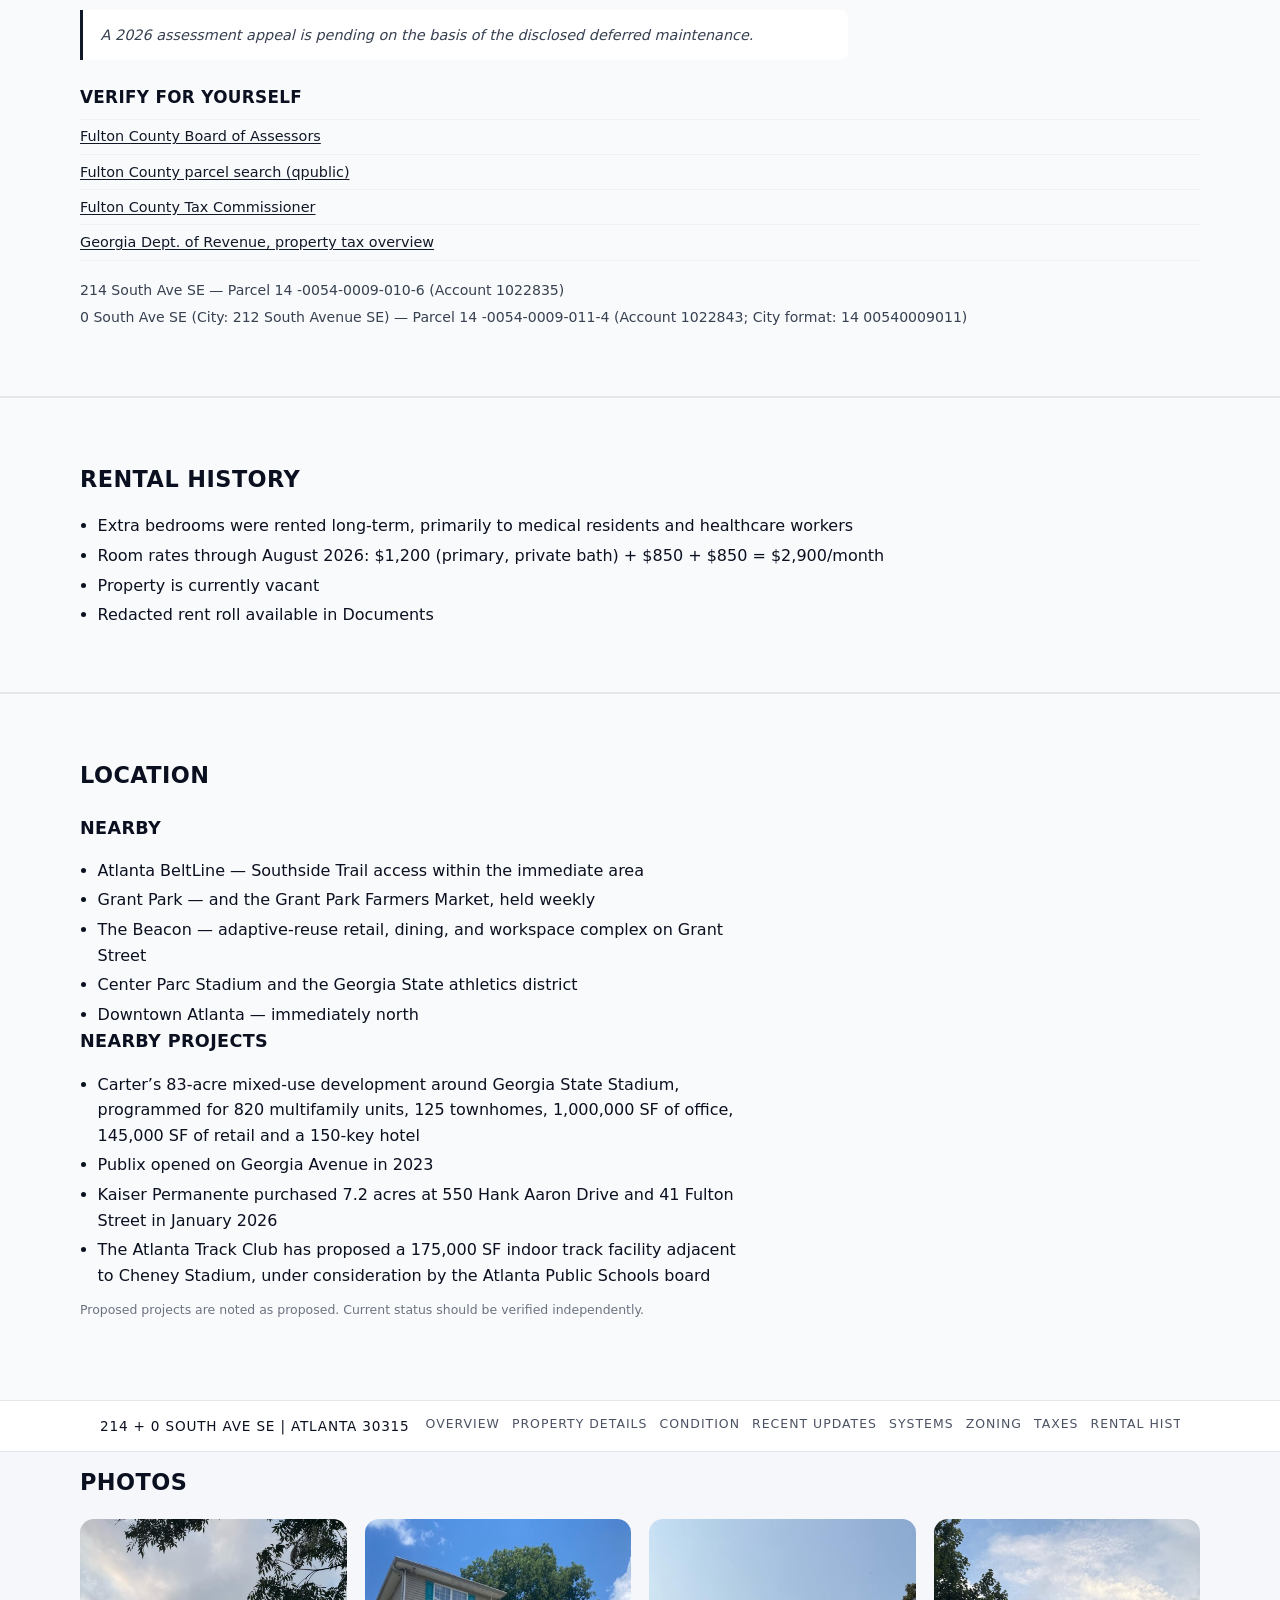
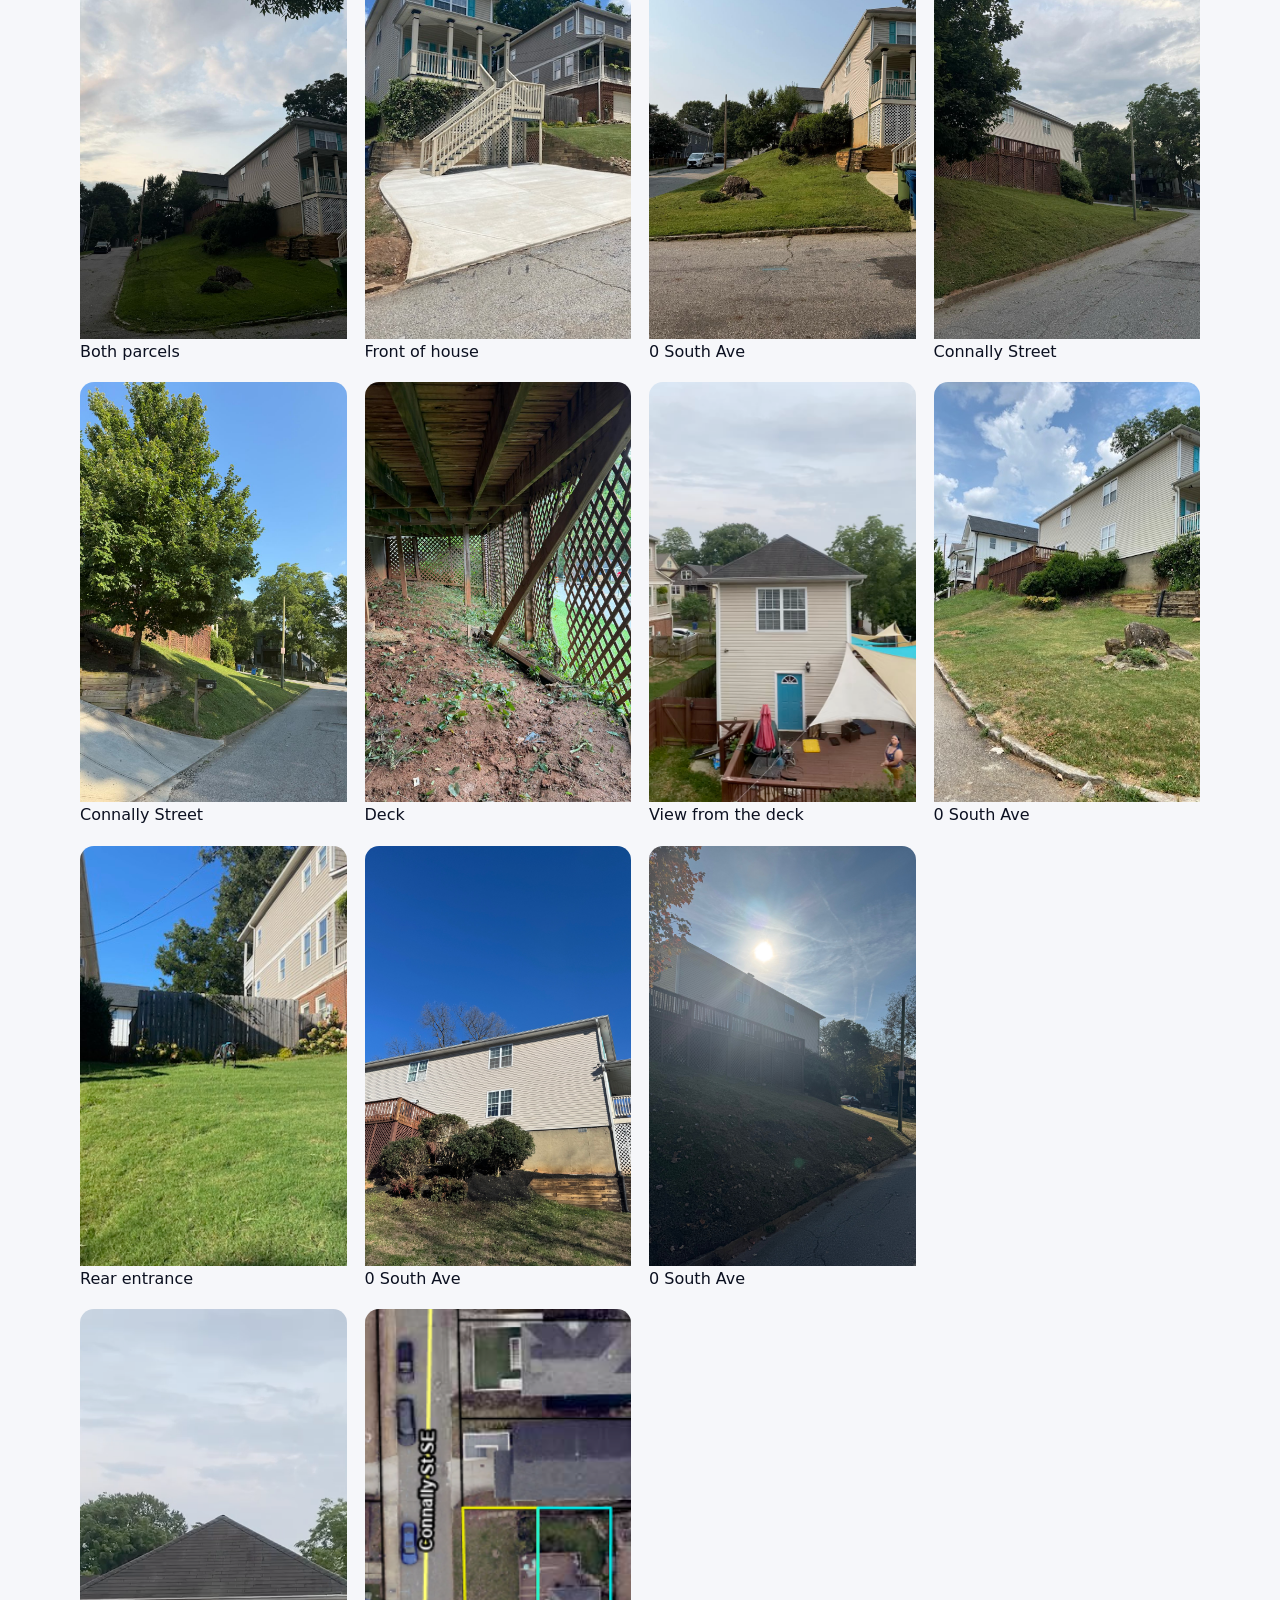
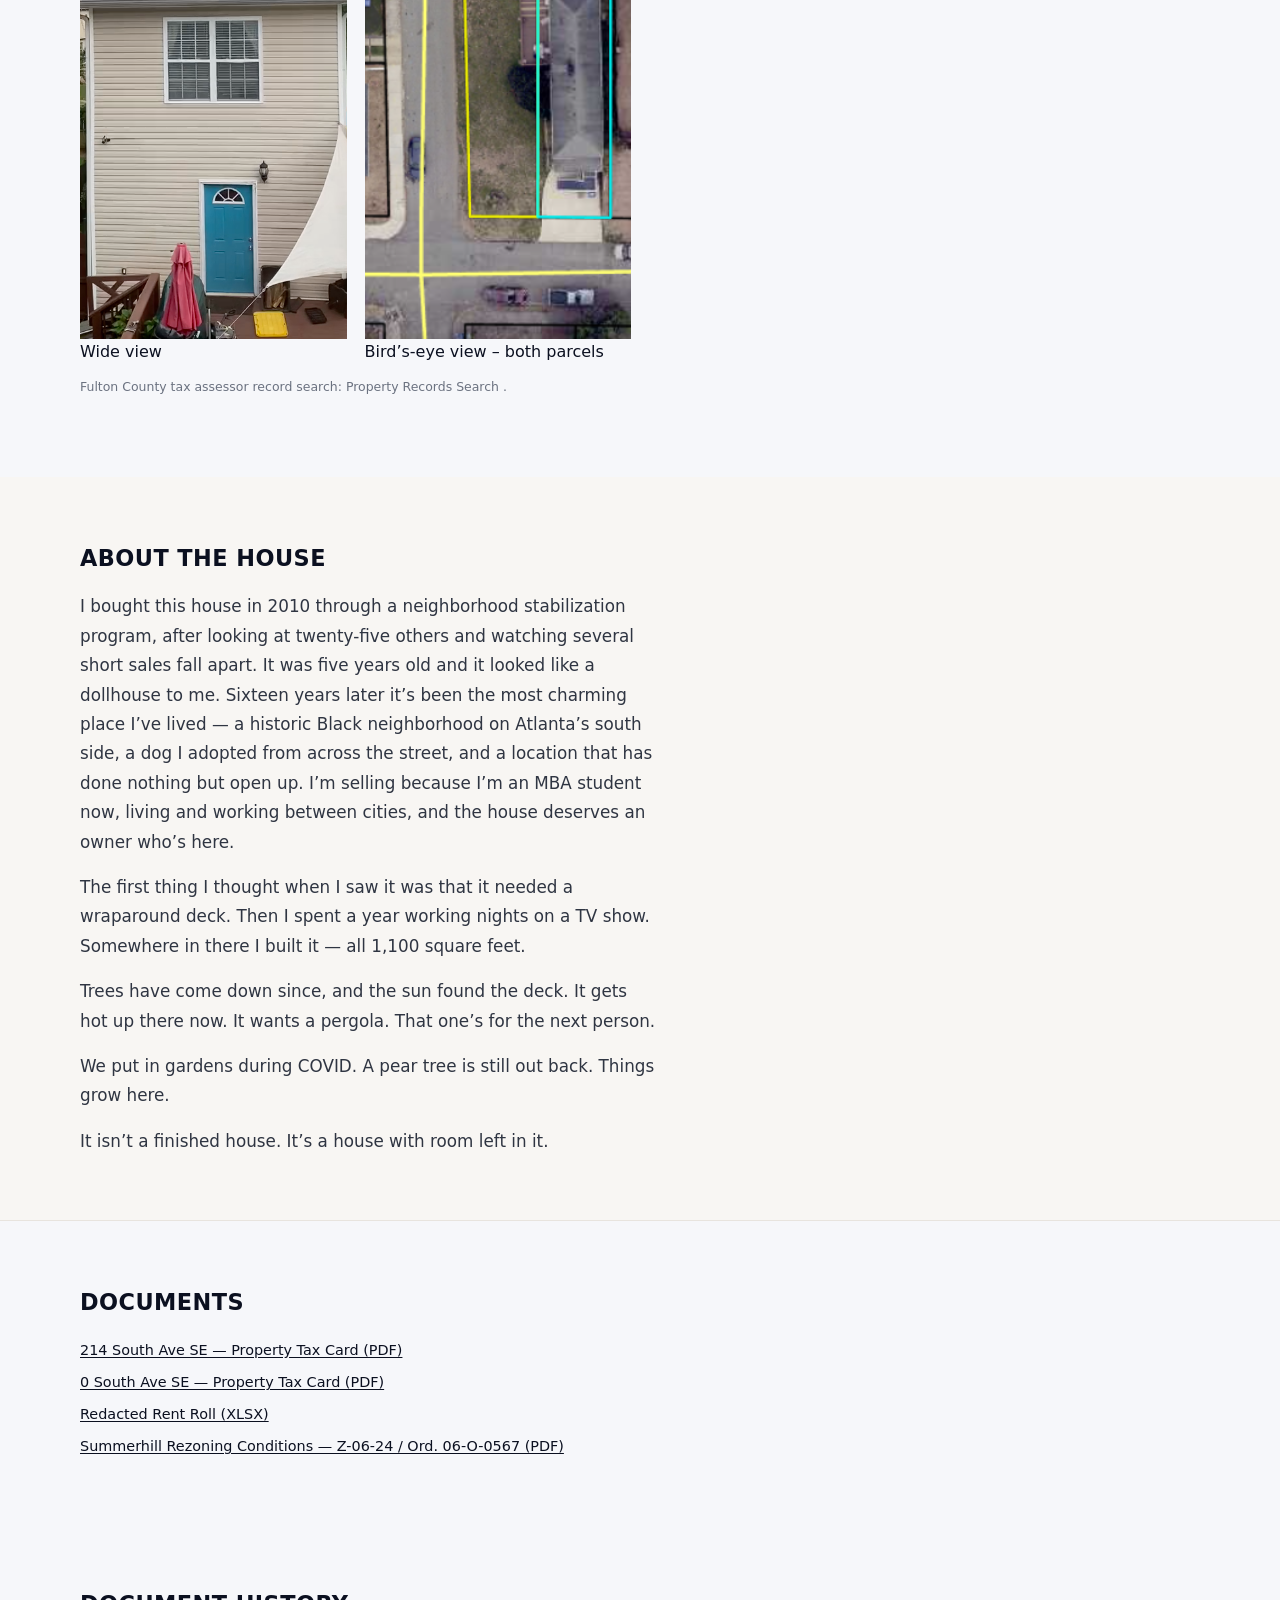
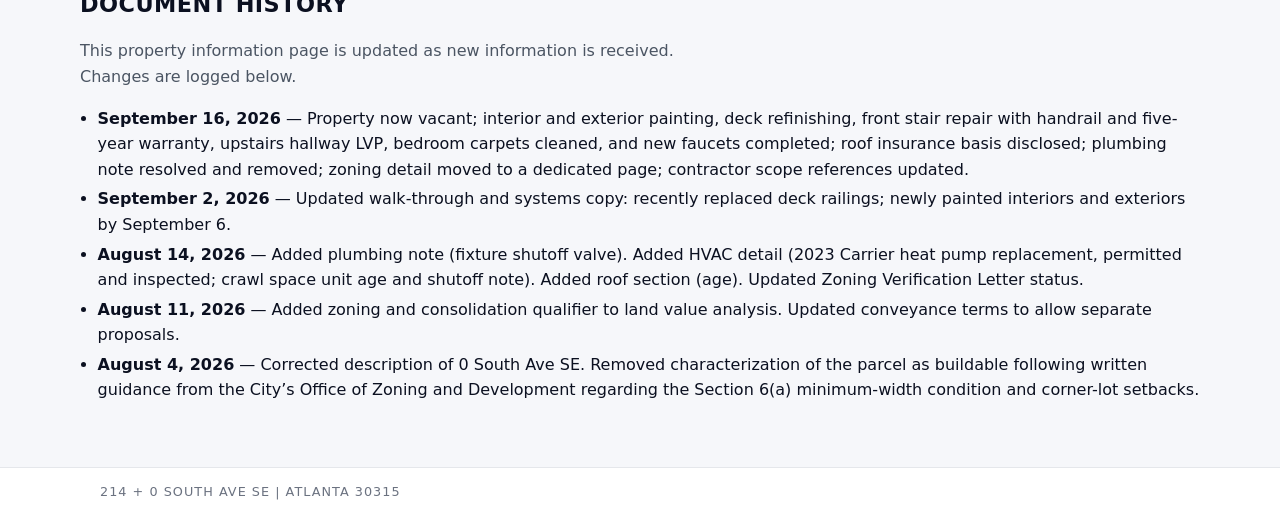
==== commit 7c04f0de: "Rebuild site as plain factual property information sheet Replace the FSBO marketing page with proper" ====
--- a/photos/index.html
+++ b/photos/index.html
@@ -3,382 +3,11 @@
 <head>
   <meta charset="UTF-8" />
   <meta name="viewport" content="width=device-width, initial-scale=1" />
-  <title>214 + 0 South Ave SE | Offering Summary</title>
-  <link rel="stylesheet" href="styles.css" />
+  <title>214 & 0 South Ave SE, Atlanta 30315 | Photos</title>
+  <meta http-equiv="refresh" content="0; url=/#photos" />
+  <link rel="canonical" href="/#photos" />
 </head>
 <body>
-  <!-- Sticky Header -->
-  <header class="site-header">
-    <div class="header-inner">
-      <div class="header-left">
-        <span class="header-address">214 + 0 South Ave SE | Atlanta 30315</span>
-      </div>
-      <nav class="header-nav">
-        <a href="#overview">Overview</a>
-        <a href="#operations">Operations</a>
-        <a href="#land-upside">Land Upside</a>
-        <a href="#data">Data</a>
-        <a href="#location">Location</a>
-        <a href="#photos">Photos</a>
-        <a href="#documents">Documents</a>
-              </nav>
-      <button class="nav-toggle" aria-label="Toggle navigation">
-        <span></span>
-        <span></span>
-      </button>
-    </div>
-  </header>
-
-  <main>
-    <!-- Hero / Overview -->
-    <section id="overview" class="section hero">
-      <div class="section-inner hero-grid">
-        <div class="hero-copy">
-          <h1>Stabilized Mid-Term Rental + Adjacent Buildable Lot (Two Parcels)</h1>
-          <p class="hero-subtitle">
-            Income-producing asset with a proven 15-year owner-operator system plus a rare adjacent buildable lot included in the sale.
-          </p>
-
-          <div class="hero-highlights">
-            <div class="highlight-item">
-              <div class="highlight-label">Tenancy</div>
-              <div class="highlight-text">Mid-term / professional housing model with tenants in place</div>
-            </div>
-            <div class="highlight-item">
-              <div class="highlight-label">Land</div>
-              <div class="highlight-text">Separate buildable parcel included (0 South Ave SE)</div>
-            </div>
-            <div class="highlight-item">
-              <div class="highlight-label">Operations</div>
-              <div class="highlight-text">Remote-management ready systems in place</div>
-            </div>
-            <div class="highlight-item">
-              <div class="highlight-label">Site</div>
-              <div class="highlight-text">Corner-lot positioning</div>
-            </div>
-            <div class="highlight-item">
-              <div class="highlight-label">Title</div>
-              <div class="highlight-text">Sale includes recently cleared title on adjacent lot</div>
-            </div>
-          </div>
-        </div>
-
-        <aside class="hero-price">
-          <div class="price-label">Package Sale</div>
-          <div class="price-value">Both parcels convey together</div>
-          <p class="price-note">Both parcels convey together. Status: Vacant.</p>
-          <!-- MLS: packet request CTA removed -->
-        </aside>
-      </div>
-    </section>
-
-    <!-- Executive Summary -->
-    <section class="section executive-summary">
-      <div class="section-inner">
-        <h2>Executive Summary</h2>
-        <p class="summary-text">
-          Two-parcel property combining a stabilized mid-term rental asset at 214 South Ave SE with an adjacent, separate buildable parcel at 0 South Ave SE, positioned for ongoing income and infill optionality.
-        </p>
-        <div class="summary-bullets">
-          <ul>
-            <li>214 South Ave SE (improved property)</li>
-            <li>0 South Ave SE (vacant lot, separate parcel)</li>
-            <li>Positioned for mid-term demand + infill optionality</li>
-          </ul>
-        </div>
-      </div>
-    </section>
-
-    <!-- Asset Overview -->
-    <section class="section asset-overview">
-      <div class="section-inner">
-        <h2>Asset Overview</h2>
-        <div class="card-grid two-up">
-          <article class="card">
-            <h3>214 South Ave SE (Improved)</h3>
-            <ul class="data-list">
-              <li><span>Approx. size</span><span>~2,100 SF (TBD confirm)</span></li>
-              <li><span>Configuration</span><span>3 BR / 2 BA</span></li>
-              <li><span>Year built</span><span>2005</span></li>
-              <li><span>Site</span><span>Corner lot</span></li>
-              <li><span>Furnishings</span><span>Negotiable</span></li>
-            </ul>
-          </article>
-          <article class="card">
-            <h3>0 South Ave SE (Vacant Lot)</h3>
-            <ul class="data-list">
-              <li><span>Parcel</span><span>Separate parcel included</span></li>
-              <li><span>Size</span><span>0.0692 acres | 3,016 SF</span></li>
-              <li><span>Zoning</span><span>R3 | Land code 6 | LUC 100</span></li>
-              <li><span>Topography</span><span>County TOPO: LEVEL (no steep adjustment applied)</span></li>
-              <li><span>Title</span><span>Title recently cleared</span></li>
-            </ul>
-          </article>
-        </div>
-      </div>
-    </section>
-
-    <!-- Current Operations -->
-    <section id="operations" class="section operations">
-      <div class="section-inner">
-        <h2>Stabilized Mid-Term Rental System (Not Airbnb Churn)</h2>
-        <div class="content-grid">
-          <div>
-            <ul class="bullet-list">
-              <li>15-year owner-operator system</li>
-              <li>Tenant profile: medical residents / healthcare professionals / long-hour workers</li>
-              <li>Current room rents (conservative): $1,100 + $850 + $850</li>
-              <li>Room available / incoming tenant May 1 (if desired)</li>
-              <li>Lease flexibility clause (60-day)</li>
-              <li>Owner-occupant hybrid model possible (“house hack”)</li>
-            </ul>
-          </div>
-          <aside class="note-card">
-            <h3>Upside Note</h3>
-            <p>Room rates can be adjusted to market; current model is intentionally conservative for stability.</p>
-          </aside>
-        </div>
-      </div>
-    </section>
-
-    <!-- MLS: mid-page packet request CTA removed -->
-
-    <!-- Systems & Remote-Owner Readiness -->
-    <section class="section systems">
-      <div class="section-inner">
-        <h2>Systems &amp; Remote-Owner Readiness</h2>
-        <div class="feature-grid">
-          <div class="feature-tile">
-            <h3>HVAC</h3>
-            <ul>
-              <li>Dual HVAC split system with heat pump (energy efficient)</li>
-              <li>Designed to handle Atlanta heat + elevated site exposure</li>
-            </ul>
-          </div>
-          <div class="feature-tile">
-            <h3>Coverage</h3>
-            <ul>
-              <li>HVAC warranty coverage provider includes electric and plumbing systems</li>
-            </ul>
-          </div>
-          <div class="feature-tile">
-            <h3>Access &amp; Parking</h3>
-            <ul>
-              <li>Driveway updated in 2023 to accommodate two cars</li>
-            </ul>
-          </div>
-          <div class="feature-tile">
-            <h3>Water Management</h3>
-            <ul>
-              <li>Moen smart water shutoff with remote monitoring</li>
-            </ul>
-          </div>
-          <div class="feature-tile">
-            <h3>Controls &amp; Security</h3>
-            <ul>
-              <li>Nest thermostats</li>
-              <li>Remote security capability</li>
-            </ul>
-          </div>
-          <div class="feature-tile">
-            <h3>Local Support</h3>
-            <ul>
-              <li>Plumber relationship in place</li>
-              <li>Landscaper relationship in place</li>
-            </ul>
-          </div>
-        </div>
-      </div>
-    </section>
-
-    <!-- Land + Development Upside -->
-    <section id="land-upside" class="section land-upside">
-      <div class="section-inner">
-        <h2>Land + Development Upside (0 South)</h2>
-        <div class="content-grid">
-          <div>
-            <ul class="bullet-list">
-              <li>Rare infill buildable lot included (separate parcel)</li>
-              <li>Utilities adjacent / available in city context</li>
-              <li>Use cases:</li>
-            </ul>
-            <ul class="bullet-list nested">
-              <li>Hold for appreciation</li>
-              <li>Combine parcels</li>
-              <li>Expansion / new build (subject to zoning)</li>
-            </ul>
-            <p class="emphasis-text">Positioned for scarcity-driven value and flexible future use.</p>
-          </div>
-          <aside class="mini-table">
-            <h3>Land Specs</h3>
-            <ul class="data-list">
-              <li><span>Acres</span><span>0.0692</span></li>
-              <li><span>Sq Ft</span><span>3,016</span></li>
-              <li><span>Codes</span><span>R3 / 6 / 100</span></li>
-            </ul>
-          </aside>
-        </div>
-      </div>
-    </section>
-
-    <!-- Data-Backed Valuation -->
-    <section id="data" class="section data-section">
-      <div class="section-inner">
-        <h2>Data-Backed Valuation (Summary)</h2>
-        <div class="data-grid">
-          <article class="card">
-            <h3>214 Comps (Last 18 Months)</h3>
-            <ul class="data-list">
-              <li><span>Mean sale</span><span>$621,361</span></li>
-              <li><span>Median sale</span><span>$601,000</span></li>
-              <li><span>Mean PPSF (structure)</span><span>$349.73</span></li>
-              <li><span>Median PPSF (structure)</span><span>$345.01</span></li>
-              <li><span>Estimated value (structure method)</span><span>$629,512</span></li>
-              <li><span>Estimated value (total-area method)</span><span>$568,287</span></li>
-            </ul>
-          </article>
-          <article class="card">
-            <h3>0 South Land Comps (Last 18 Months)</h3>
-            <ul class="data-list">
-              <li><span>Mean land $/SF</span><span>$56.89</span></li>
-              <li><span>Median land $/SF</span><span>$72.12</span></li>
-              <li><span>Land value estimate (3,016 SF)</span><span>$171,577 – $217,114</span></li>
-              <li><span>Conveyance</span><span>Both parcels convey together</span></li>
-            </ul>
-          </article>
-        </div>
-
-        <div class="data-visuals">
-          <figure class="data-visual">
-            <img src="photos/mean-sale-price-by-neighborhood-code.png"
-                 alt="Mean sale price by neighborhood code" />
-            <figcaption>Mean sale price by neighborhood code (last 18 months)</figcaption>
-          </figure>
-          <figure class="data-visual">
-            <img src="photos/mean-sale-price-by-land.png"
-                 alt="Mean land sale price by square foot" />
-            <figcaption>Mean land $/SF by area (last 18 months)</figcaption>
-          </figure>
-          <figure class="data-visual">
-            <img src="photos/average-home-price-last-year.png"
-                 alt="Average home price over the last year" />
-            <figcaption>Average home price over the last year</figcaption>
-          </figure>
-        </div>
-      </div>
-    </section>
-
-    <!-- Anchor Comp -->
-    <section class="section anchor-comp">
-      <div class="section-inner">
-        <h2>Anchor Comp: 218 South Ave SE</h2>
-        <div class="card">
-          <ul class="data-list">
-            <li><span>Sale price</span><span>$825,000</span></li>
-            <li><span>Structure size</span><span>2,668 SF</span></li>
-            <li><span>Lot size</span><span>7,688 SF (0.1765 acres)</span></li>
-            <li><span>Configuration</span><span>4 BR / 4 BA with garage and major upgrades</span></li>
-          </ul>
-          <p class="positioning-line">
-            This offering differs: smaller structure plus two-parcel optionality and a stabilized mid-term system.
-          </p>
-        </div>
-      </div>
-    </section>
-
-    <!-- Location & Demand Drivers -->
-    <section id="location" class="section location">
-      <div class="section-inner">
-        <h2>Location &amp; Demand Drivers</h2>
-        <div class="content-grid">
-          <div>
-            <ul class="bullet-list">
-              <li>Summerhill redevelopment tailwinds</li>
-              <li>GSU / Center Parc Stadium area growth</li>
-              <li>Institutional investment nearby</li>
-            </ul>
-          </div>
-          <aside class="references">
-            <h3>References</h3>
-            <ul>
-              <li><a href="#" target="_blank" rel="noopener">Kaiser Permanente land purchase near old Turner Field (Atlanta News First)</a></li>
-              <li><a href="#" target="_blank" rel="noopener">Summerhill hot neighborhood overview (Empire Homes)</a></li>
-              <li><a href="#" target="_blank" rel="noopener">Georgia State athletics steering redevelopment (SummerhillATL)</a></li>
-            </ul>
-            <p class="small-note">Links are placeholders; insert final URLs as available.</p>
-          </aside>
-        </div>
-      </div>
-    </section>
-
-    <!-- Photos -->
-    <section id="photos" class="section photos">
-      <div class="section-inner">
-        <h2>Photos</h2>
-
-        <div class="photo-grid">
-          <figure class="photo-placeholder">
-            <img src="photos/front-of-house1.jpg" alt="214 South Ave SE – front of house" />
-            <figcaption>Front of house</figcaption>
-          </figure>
-          <figure class="photo-placeholder">
-            <img src="photos/side-yard-1.jpg" alt="214 South Ave SE – side yard 1" />
-            <figcaption>Side yard 1</figcaption>
-          </figure>
-          <figure class="photo-placeholder">
-            <img src="photos/side-yard-2.jpg" alt="214 South Ave SE – side yard 2" />
-            <figcaption>Side yard 2</figcaption>
-          </figure>
-        </div>
-
-        <div class="photo-grid">
-          <figure class="photo-placeholder">
-            <img src="photos/sketch214.png" alt="Parcel sketch – 214 South Ave SE" />
-            <figcaption>Parcel sketch – 214 South Ave SE</figcaption>
-          </figure>
-          <figure class="photo-placeholder">
-            <img src="photos/birdseye.png" alt="Bird’s-eye view showing both parcels" />
-            <figcaption>Bird’s-eye view – both parcels</figcaption>
-          </figure>
-        </div>
-
-        <p class="small-note">
-          Fulton County tax assessor record:
-          <a href="https://qpublic.schneidercorp.com/Application.aspx?AppID=936&LayerID=18251&PageTypeID=3&PageID=8155&Q=2063835687"
-             target="_blank" rel="noopener">
-            View property record for 214 South Ave SE
-          </a>.
-        </p>
-        <p class="small-note">
-          No tenant interiors included unless legacy photos are provided.
-        </p>
-      </div>
-    </section>
-
-    <!-- Documents -->
-    <section id="documents" class="section documents">
-      <div class="section-inner">
-        <h2>Documents</h2>
-        <ul class="document-list">
-          <li><a href="#" target="_blank" rel="noopener">Tax cards (both parcels)</a></li>
-          <li><a href="#" target="_blank" rel="noopener">Comps summary PDF</a></li>
-          <li><a href="#" target="_blank" rel="noopener">Rent roll summary</a></li>
-          <li><a href="#" target="_blank" rel="noopener">Plat / survey (if provided)</a></li>
-        </ul>
-        <p class="small-note">Links are placeholders; update with final document URLs or file paths.</p>
-      </div>
-    </section>
-
-    <!-- MLS: seller outreach section removed -->
-  </main>
-
-  <footer class="site-footer">
-    <div class="footer-inner">
-      <span class="footer-text">214 + 0 South Ave SE | Atlanta 30315</span>
-    </div>
-  </footer>
-
-  <script src="script.js"></script>
+  <p><a href="/#photos">Photos for 214 &amp; 0 South Ave SE</a></p>
 </body>
 </html>
-
